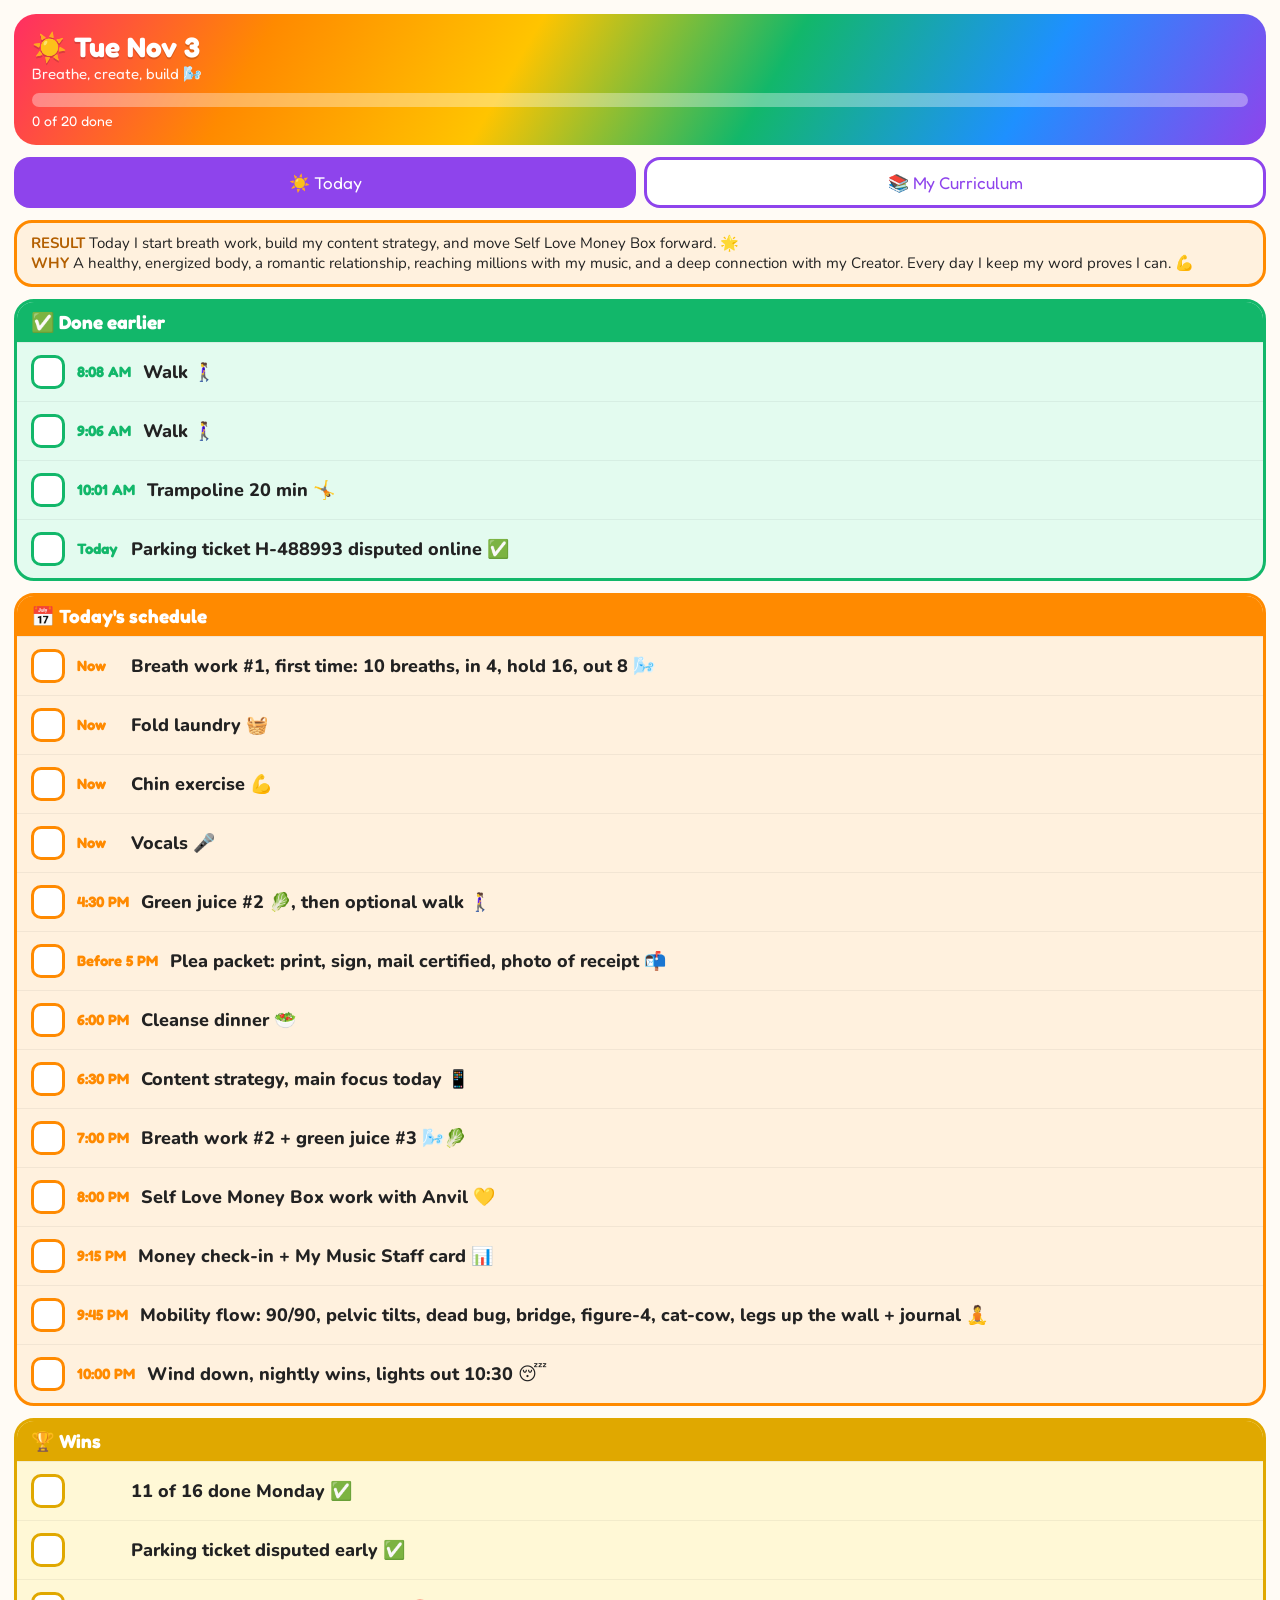
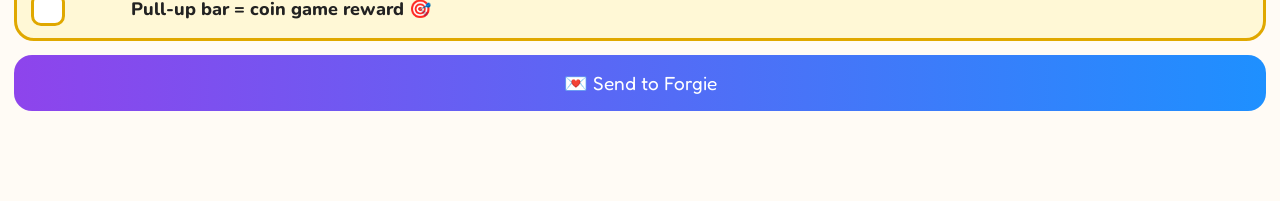
==== index.html @ fc75c377 "Curriculum: add daily Voice routine (steps, timers, links, tired day, weekly test log)" ====
<!DOCTYPE html><html lang="en"><head><meta charset="utf-8">
<meta name="viewport" content="width=device-width,initial-scale=1,viewport-fit=cover">
<meta name="apple-mobile-web-app-capable" content="yes"><meta name="apple-mobile-web-app-title" content="My RPM Day">
<meta name="theme-color" content="#FF8A00"><title>My RPM Day</title>
<link href="https://fonts.googleapis.com/css2?family=Fredoka:wght@600;700&family=Nunito:wght@600;800&display=swap" rel="stylesheet">
<style>
*{box-sizing:border-box;margin:0;padding:0;-webkit-tap-highlight-color:transparent}
body{font-family:Nunito,system-ui,sans-serif;background:#FFFBF5;color:#222;padding:14px 14px 90px}
header{border-radius:22px;padding:16px 18px;color:#fff;background:linear-gradient(120deg,#FF2E63,#FF8A00,#FFC400,#12B76A,#1E90FF,#8E44EC)}
h1{font-family:Fredoka;font-size:28px;text-shadow:0 2px 0 rgba(0,0,0,.15)}
.tag{font-family:Fredoka;font-size:15px;opacity:.95}
.bar{height:14px;background:rgba(255,255,255,.35);border-radius:9px;margin-top:10px;overflow:hidden}
.bar i{display:block;height:100%;width:0;background:#fff;border-radius:9px;transition:width .4s}
.count{font-family:Fredoka;font-size:14px;margin-top:5px}
.rp{background:#FFF1DE;border:3px solid #FF8A00;border-radius:18px;padding:10px 14px;margin:12px 0;font-size:15px;line-height:1.35}
.rp b{color:#B35F00}
.sec{border-radius:20px;border:3px solid var(--c);background:var(--t);margin:12px 0;overflow:hidden}
.sec h2{background:var(--c);color:#fff;font-family:Fredoka;font-size:19px;padding:8px 14px}
.it{display:flex;align-items:center;gap:12px;padding:12px 14px;font-size:18px;font-weight:800;border-top:1px solid rgba(0,0,0,.05);cursor:pointer;user-select:none}
.ck{flex:none;width:34px;height:34px;border-radius:10px;border:3px solid var(--c);background:#fff;display:grid;place-items:center;font-size:22px;transition:transform .15s}
.it.done .ck{background:var(--c);color:#fff;transform:scale(1.1)}
.it.done .tx{text-decoration:line-through;opacity:.5}
.tm{font-family:Fredoka;color:var(--c);font-size:15px;min-width:42px}
.toast{position:fixed;left:50%;bottom:24px;transform:translateX(-50%);background:#3B2E8C;color:#fff;font-family:Fredoka;padding:10px 18px;border-radius:30px;opacity:0;transition:opacity .3s;pointer-events:none}
.toast.on{opacity:1}
.send{display:block;width:100%;margin-top:14px;padding:16px;border:0;border-radius:18px;font-family:Fredoka;font-size:19px;color:#fff;background:linear-gradient(90deg,#8E44EC,#1E90FF)}
.boom{text-align:center;font-family:Fredoka;font-size:22px;margin:12px 0;display:none}
.tabs{display:flex;gap:8px;margin:12px 0 0}.tabs button{flex:1;padding:12px;border:3px solid #8E44EC;border-radius:16px;background:#fff;color:#8E44EC;font-family:Fredoka;font-size:17px}
.tabs button.on{background:#8E44EC;color:#fff}.ln{padding:10px 14px;font-size:16px;font-weight:800}.ln b{color:var(--c)}
.sg{font-size:12px;opacity:.7;padding:0 14px 8px}
.st{padding:10px 14px;border-top:1px solid rgba(0,0,0,.05);font-size:15px;line-height:1.4}.st h3{font-family:Fredoka;font-size:17px;color:var(--c)}
.st a{display:inline-block;margin:6px 6px 0 0;padding:5px 10px;border-radius:12px;background:#fff;border:2px solid var(--c);color:var(--c);font-weight:800;font-size:13px;text-decoration:none}
.tb{float:right;border:0;border-radius:12px;background:var(--c);color:#fff;font-family:Fredoka;font-size:14px;padding:4px 10px}
.pk{margin-top:6px;padding:6px 10px;background:#fff;border-radius:12px;font-size:14px}.pk li{margin:4px 0 4px 16px}
.lg input{width:100%;padding:8px;margin:3px 0;border:2px solid var(--c);border-radius:10px;font:inherit}.lg table{width:100%;font-size:13px;border-collapse:collapse;margin-top:8px}.lg td,.lg th{border:1px solid rgba(0,0,0,.1);padding:3px}
</style></head><body>
<header><h1 id="t"></h1><div class="tag" id="g"></div><div class="bar"><i id="pb"></i></div><div class="count" id="c"></div></header>
<div class="tabs"><button id="tbT" class="on">☀️ Today</button><button id="tbC">📚 My Curriculum</button></div>
<div id="today"><div class="rp"><b>RESULT</b> <span id="r"></span><br><b>WHY</b> <span id="w"></span></div>
<div id="list"></div><div class="boom" id="boom">🎉 ALL DONE! You showed up! 💫</div>
<button class="send" id="send">💌 Send to Forgie</button></div>
<div id="cur" style="display:none"></div>
<div class="toast" id="toast"></div>
<script>
const FALLBACK={"date":"2026-10-23","title":"Fri Oct 23","tag":"Scary things first 🦁",
"result":"By candle lighting, the brave stuff is done, my room and Shabbat are ready, and I walk into Shabbos proud and calm. 🕯️",
"why":"Doing the scary things first means fear doesn't run my day. 💪",
"sections":[
{"name":"🦁 Scary Stuff First","color":"#FF2E63","tint":"#FFE9EF","items":[
["s1","12:00","YouTube stuff 🎥 (35 min)"],["s2","","Text D: re-up her 4-pack 📱"],["s3","","WhatsApp guitar lead: follow up 🎸"],["s4","","Text P: lesson follow-up 🎹"],["s5","","Chase letter + decide on AutoPay 💳"]]},
{"name":"💪 Body & Energy","color":"#FF8A00","tint":"#FFF1DE","items":[
["b1","7:30","Walk 🚶‍♀️"],["b2","8:15","Gym 🏋️‍♀️"],["b3","11:00","Breakfast & home 🍳"],["b4","1:00","Lunch 🥗"],["b5","2:00","Mobility flow 🧘‍♀️"]]},
{"name":"🎶 Music Practice","color":"#8E44EC","tint":"#F2E8FE","items":[
["m1","1:30","Piano 10 min 🎹"],["m2","1:40","Guitar 10 min 🎸"],["m3","1:50","Voice 10 min 🎤"]]},
{"name":"🛠️ My Space","color":"#E0A800","tint":"#FFF8D6","items":[["r1","2:20","Clean my room 🧹"],["r2","","Room repairs 🔧"]]},
{"name":"💰 Lesson","color":"#12B76A","tint":"#E3FBEF","items":[["l1","3:45","Leave for B's lesson 🚗"],["l2","4:00","B's lesson 🎹"]]},
{"name":"🕯️ Shabbat Ready","color":"#1E90FF","tint":"#E2F1FF","items":[["sh1","4:45","Shabbat chores ✨"],["sh2","5:45","Candle lighting 🕯️"]]}]}
;
// Webhook config arrives once via link: index.html#hook=URL&key=KEY -> saved on phone only, never in repo
(function(){const h=new URLSearchParams(location.hash.slice(1));
 if(h.get('hook')){localStorage.rpmHook=h.get('hook');localStorage.rpmKey=h.get('key')||'';history.replaceState(null,'',location.pathname)}})();
let P,S;
const $=id=>document.getElementById(id);
function toast(m){const t=$('toast');t.textContent=m;t.classList.add('on');setTimeout(()=>t.classList.remove('on'),1600)}
function save(){localStorage['rpm_'+P.date]=JSON.stringify(S)}
function all(){return P.sections.flatMap(s=>s.items)}
function label(id){const i=all().find(x=>x[0]==id);return i?i[2]:id}
function progress(){const n=all().length,d=all().filter(i=>S[i[0]]).length;
 $('pb').style.width=(100*d/n)+'%';$('c').textContent=d+' of '+n+' done';$('boom').style.display=d==n?'block':'none'}
async function ping(id,done){const hook=localStorage.rpmHook;if(!hook)return;
 const body=JSON.stringify({who:'Debbie',date:P.date,item:label(id),done,at:new Date().toLocaleString('en-US',{timeZone:'America/New_York'}),key:localStorage.rpmKey});
 try{await fetch(hook,{method:'POST',mode:'no-cors',headers:{'Content-Type':'text/plain'},body});}
 catch(e){const q=JSON.parse(localStorage.rpmQueue||'[]');q.push(body);localStorage.rpmQueue=JSON.stringify(q)}}
function render(){$('t').textContent='☀️ '+P.title;$('g').textContent=P.tag;$('r').textContent=P.result;$('w').textContent=P.why;
 $('list').innerHTML='';P.sections.forEach(s=>{const d=document.createElement('div');d.className='sec';
  d.style.setProperty('--c',s.color);d.style.setProperty('--t',s.tint);d.innerHTML='<h2>'+s.name+'</h2>';
  s.items.forEach(([id,tm,tx])=>{const r=document.createElement('div');r.className='it'+(S[id]?' done':'');
   r.innerHTML='<div class="ck">'+(S[id]?'✓':'')+'</div><div class="tm">'+tm+'</div><div class="tx">'+tx+'</div>';
   r.onclick=()=>{S[id]=!S[id];save();r.classList.toggle('done',S[id]);r.querySelector('.ck').textContent=S[id]?'✓':'';
    progress();if(navigator.vibrate)navigator.vibrate(20);toast(S[id]?(localStorage.rpmHook?'Yes! 🎉 Forgie knows':'Yes! 🎉 Saved'):'Unchecked');ping(id,S[id])};
   d.appendChild(r)});$('list').appendChild(d)});progress()}
$('send').onclick=async()=>{const d=all().filter(i=>S[i[0]]).map(i=>'✅ '+i[2]),l=all().filter(i=>!S[i[0]]).map(i=>'⬜ '+i[2]);
 const text='RPM '+P.title+'\n'+d.join('\n')+(l.length?'\n'+l.join('\n'):'');
 if(navigator.share){try{await navigator.share({text});return}catch(e){}}
 try{await navigator.clipboard.writeText(text);toast('Copied! Paste it to Forgie 💌')}catch(e){prompt('Copy this:',text)}};
(async()=>{try{P=await (await fetch('plan.json?'+Date.now())).json()}catch(e){P=FALLBACK}
 S=JSON.parse(localStorage['rpm_'+P.date]||'{}');render()})();

// ---- My Curriculum tab (content from curriculum.json) ----
let C,CS=JSON.parse(localStorage.rpm_cur||'{}');
function esc(t){return String(t).replace(/[&<>"]/g,c=>({'&':'&amp;','<':'&lt;','>':'&gt;','"':'&quot;'}[c]))}
function renderCur(){const w=$('cur');w.innerHTML='';if(!C){w.innerHTML='<div class="rp">Loading… 🎶</div>';return}
 C.cards.forEach(c=>{const d=document.createElement('div');d.className='sec';d.style.setProperty('--c',c.color);d.style.setProperty('--t',c.tint);
  c.skills=c.skills||[];const n=c.skills.length,k=c.skills.filter(x=>CS[x[0]]).length;
  d.innerHTML='<h2>'+esc(c.name)+' <span style="float:right;font-size:15px">'+k+'/'+n+'</span></h2><div class="ln"><b>Now working on:</b> '+esc(c.now)+'</div>';
  if(c.routine)d.appendChild(renderRoutine(c.routine));
  c.skills.forEach(([id,tx])=>{const r=document.createElement('div');r.className='it'+(CS[id]?' done':'');
   r.innerHTML='<div class="ck">'+(CS[id]?'✓':'')+'</div><div class="tx">'+esc(tx)+'</div>';
   r.onclick=()=>{CS[id]=!CS[id];localStorage.rpm_cur=JSON.stringify(CS);if(navigator.vibrate)navigator.vibrate(20);toast(CS[id]?'Mastered! 🎉':'Unchecked');renderCur()};d.appendChild(r)});
  const x=document.createElement('div');x.className='ln';x.style.borderTop='1px solid rgba(0,0,0,.05)';x.innerHTML='<b>Next up:</b> '+esc(c.next);d.appendChild(x);
  w.appendChild(d)})}
// ---- Routine (steps, links, timers, tired day, weekly test log) ----
let TM={};function safeU(u){return /^https:\/\//.test(u)?esc(u):'#'}
function lk(a){return (a||[]).map(l=>'<a href="'+safeU(l.u)+'" target="_blank" rel="noopener">'+esc(l.t)+'</a>').join('')}
function timer(b,min){if(TM.id){clearInterval(TM.id);if(TM.b)TM.b.textContent=TM.lbl;if(TM.b===b){TM={};return}}
 let t=min*60;TM={b,lbl:b.textContent};const f=()=>{b.textContent='⏱ '+Math.floor(t/60)+':'+String(t%60).padStart(2,'0')+' ■'};f();
 TM.id=setInterval(()=>{t--;f();if(t<=0){clearInterval(TM.id);b.textContent=TM.lbl;TM={};if(navigator.vibrate)navigator.vibrate([200,100,200]);toast('Time! Next step 🎶')}},1000)}
function renderRoutine(R){const w=document.createElement('div');
 const box=(h)=>{const e=document.createElement('div');e.className='st';e.innerHTML=h;w.appendChild(e);return e};
 box('<b>Daily routine · about '+esc(R.total)+' min</b>'+(R.credit?'<div class="sg" style="padding:4px 0 0">'+esc(R.credit)+'</div>':''));
 (R.steps||[]).forEach(p=>{const e=box('<h3>'+esc(p.n)+'. '+esc(p.title)+' <span style="font-size:14px">· '+esc(p.min)+' min</span><button class="tb">⏱ '+esc(p.min)+':00</button></h3><div>'+esc(p.text)+'</div>'+lk(p.links)+
  (p.pick?'<div class="pk"><b>'+esc(p.pick.label)+'</b><ul>'+p.pick.items.map(i=>'<li>'+esc(i.t)+(i.u?' <a href="'+safeU(i.u)+'" target="_blank" rel="noopener">▶ reel</a>':'')+'</li>').join('')+'</ul></div>':''));
  e.querySelector('.tb').onclick=ev=>{ev.stopPropagation();timer(ev.target,p.min)}});
 if(R.tired)box('<h3>😴 Tired day · '+esc(R.tired.min)+' min</h3><div>'+esc(R.tired.text)+'</div>'+lk(R.tired.links));
 if(R.watch)box('<h3>👀 Watch once</h3>'+lk(R.watch));
 const T=R.test;if(T){const e=box('<h3>📊 Weekly test · '+esc(T.min)+' min</h3><div>'+esc(T.when||'')+'</div><div><b>Start:</b> '+esc(T.baseline)+'</div><div><b>Goal:</b> '+esc(T.targets)+'</div><div class="lg">'+
  T.fields.map(f=>'<input data-f="'+esc(f.id)+'" placeholder="'+esc(f.label)+(f.ph?' ('+esc(f.ph)+')':'')+'">').join('')+'<button class="send" style="margin-top:8px;padding:10px;font-size:16px">Save this week</button><div class="hist"></div></div>');
  const K='rpm_vlog',H=()=>JSON.parse(localStorage[K]||'[]'),draw=()=>{const h=H();e.querySelector('.hist').innerHTML=h.length?'<table><tr><th>Date</th>'+T.fields.map(f=>'<th>'+esc(f.label)+'</th>').join('')+'</tr>'+h.slice().reverse().map(r=>'<tr><td>'+esc(r.date)+'</td>'+T.fields.map(f=>'<td>'+esc(r[f.id]||'')+'</td>').join('')+'</tr>').join('')+'</table>':''};
  e.querySelector('button').onclick=()=>{const r={date:new Date().toLocaleDateString()};e.querySelectorAll('input').forEach(i=>{r[i.dataset.f]=i.value;i.value=''});const h=H();h.push(r);localStorage[K]=JSON.stringify(h);toast('Logged! 💪');draw()};draw()}
 return w}
function tab(c){$('today').style.display=c?'none':'';$('cur').style.display=c?'':'none';$('tbT').classList.toggle('on',!c);$('tbC').classList.toggle('on',c);localStorage.rpm_tab=c?'c':'t';if(c)renderCur()}
$('tbT').onclick=()=>tab(false);$('tbC').onclick=()=>tab(true);
(async()=>{try{C=await (await fetch('curriculum.json?'+Date.now())).json()}catch(e){C=null}renderCur()})();
if(localStorage.rpm_tab=='c')tab(true);
</script></body></html>
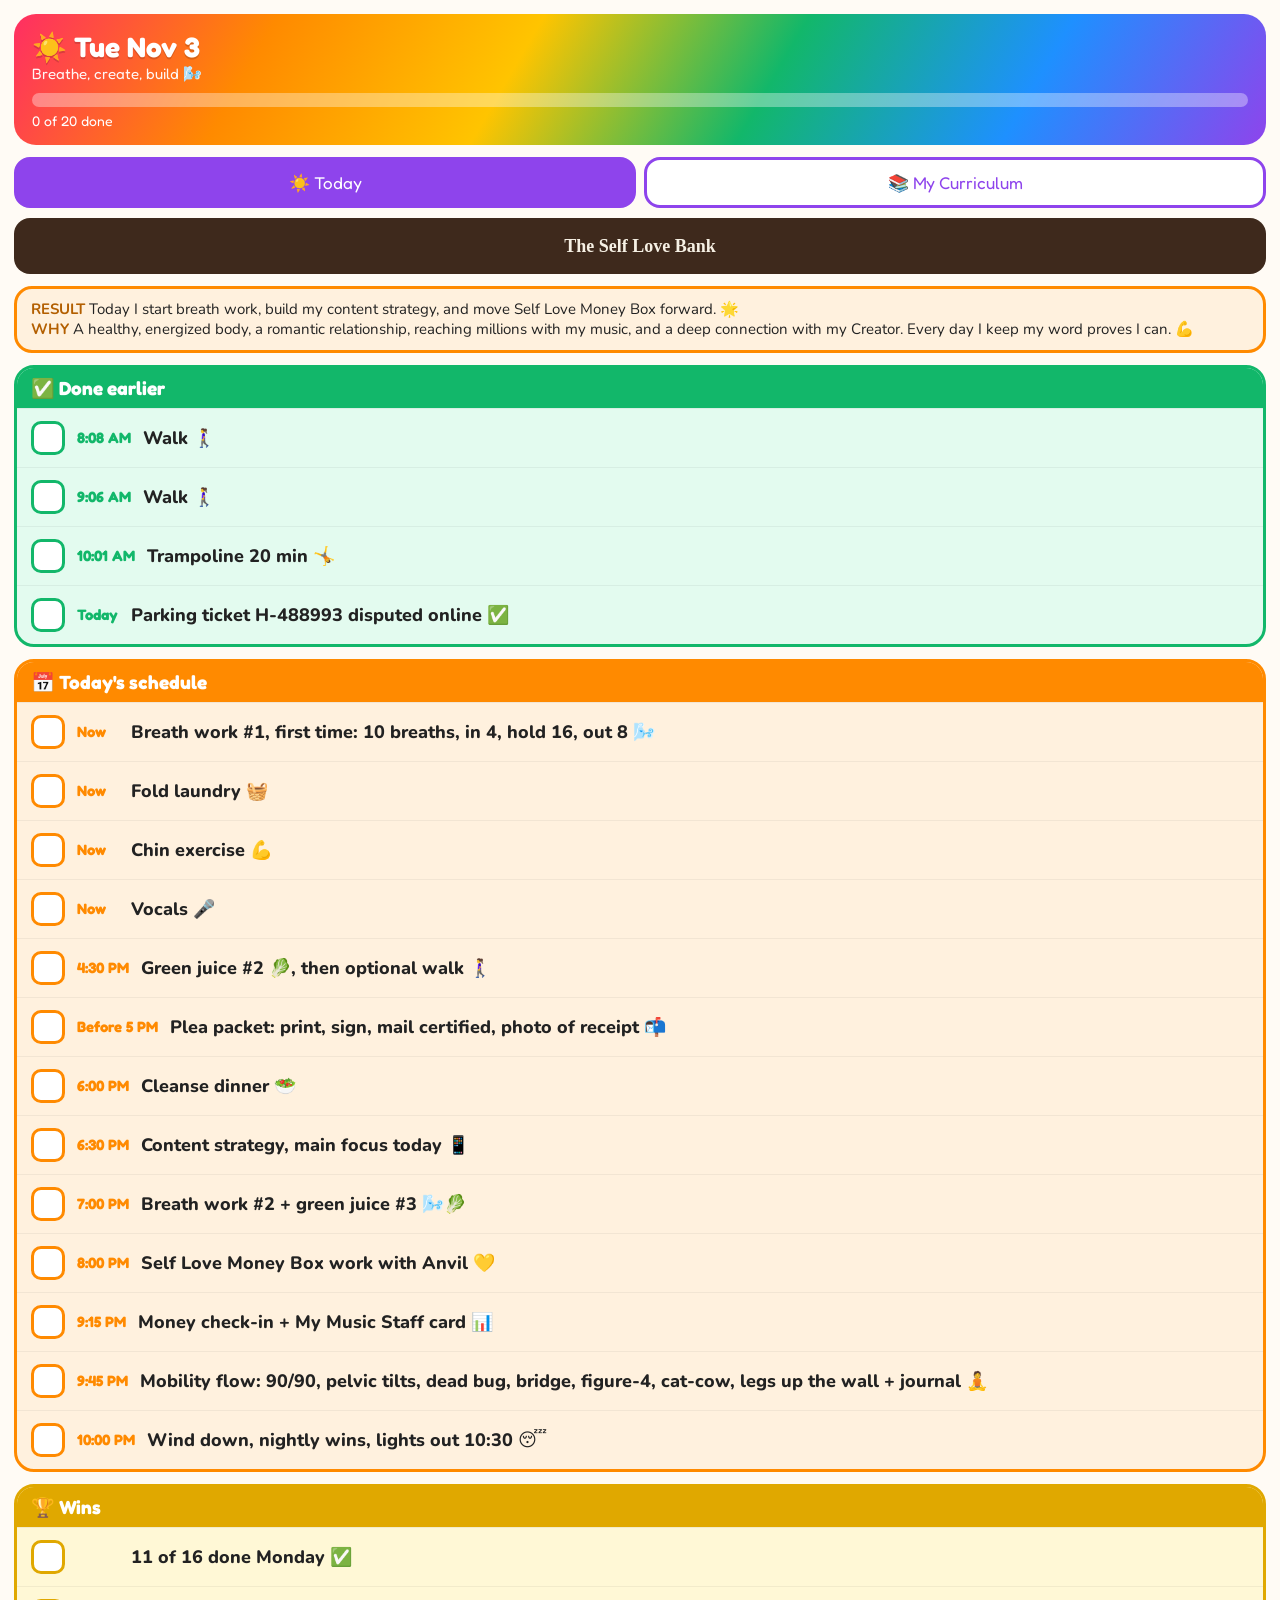
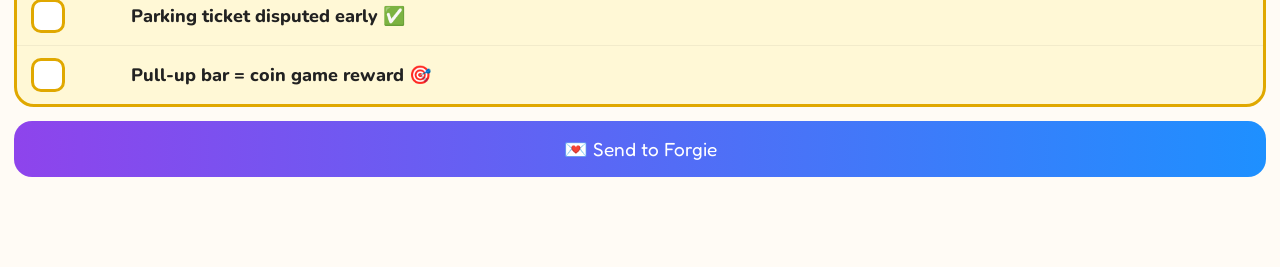
==== commit 836b5fa0: "Add the Self Love Bank beside the RPM day and music page. The phone app logs tasks into nine clay co" ====
--- a/index.html
+++ b/index.html
@@ -30,17 +30,28 @@
 .sg{font-size:12px;opacity:.7;padding:0 14px 8px}
 .st{padding:10px 14px;border-top:1px solid rgba(0,0,0,.05);font-size:15px;line-height:1.4}.st h3{font-family:Fredoka;font-size:17px;color:var(--c)}
 .st a{display:inline-block;margin:6px 6px 0 0;padding:5px 10px;border-radius:12px;background:#fff;border:2px solid var(--c);color:var(--c);font-weight:800;font-size:13px;text-decoration:none}
+a.vtool{display:flex;align-items:center;justify-content:center;width:100%;box-sizing:border-box;min-height:72px;margin:2px 0 4px;padding:16px 14px;border:0;border-radius:18px;background:var(--c);color:#fff;font-family:Fredoka,system-ui,sans-serif;font-size:19px;font-weight:600;line-height:1.25;text-align:center;text-decoration:none}
 .tb{float:right;border:0;border-radius:12px;background:var(--c);color:#fff;font-family:Fredoka;font-size:14px;padding:4px 10px}
 .pk{margin-top:6px;padding:6px 10px;background:#fff;border-radius:12px;font-size:14px}.pk li{margin:4px 0 4px 16px}
 .lg input{width:100%;padding:8px;margin:3px 0;border:2px solid var(--c);border-radius:10px;font:inherit}.lg table{width:100%;font-size:13px;border-collapse:collapse;margin-top:8px}.lg td,.lg th{border:1px solid rgba(0,0,0,.1);padding:3px}
+.bankgo{display:flex;align-items:center;justify-content:center;min-height:56px;margin-top:10px;padding:12px;border-radius:16px;background:#3E291C;color:#F6F0E4;font-family:Georgia,serif;font-size:18px;font-weight:700;text-decoration:none}
+.chipsel{display:flex;gap:6px;flex-wrap:wrap;padding:0 14px 8px}.chipsel button{flex:1;min-width:72px;min-height:48px;border-radius:14px;border:2px solid var(--c);background:#fff;color:var(--c);font-family:Fredoka,system-ui,sans-serif;font-size:15px}
+.chipsel button.on{background:var(--c);color:#fff}
+.minbar{height:14px;background:rgba(0,0,0,.08);border-radius:9px;margin:4px 14px 0;overflow:hidden}.minbar i{display:block;height:100%;width:0;background:#C9852E}
+.bigb{display:block;width:calc(100% - 28px);margin:8px 14px;min-height:52px;border:0;border-radius:16px;background:#3E291C;color:#F6F0E4;font-family:Fredoka,system-ui,sans-serif;font-size:17px}
 </style></head><body>
 <header><h1 id="t"></h1><div class="tag" id="g"></div><div class="bar"><i id="pb"></i></div><div class="count" id="c"></div></header>
 <div class="tabs"><button id="tbT" class="on">☀️ Today</button><button id="tbC">📚 My Curriculum</button></div>
+<a class="bankgo" href="bank/">The Self Love Bank</a>
 <div id="today"><div class="rp"><b>RESULT</b> <span id="r"></span><br><b>WHY</b> <span id="w"></span></div>
 <div id="list"></div><div class="boom" id="boom">🎉 ALL DONE! You showed up! 💫</div>
 <button class="send" id="send">💌 Send to Forgie</button></div>
 <div id="cur" style="display:none"></div>
 <div class="toast" id="toast"></div>
+<script src="bank/songbird.js"></script>
+<script src="bank/logic.js"></script>
+<script src="bank/browser.js" data-tasks="bank/tasks.json"></script>
+<script src="bank/music-page.js"></script>
 <script>
 const FALLBACK={"date":"2026-10-23","title":"Fri Oct 23","tag":"Scary things first 🦁",
 "result":"By candle lighting, the brave stuff is done, my room and Shabbat are ready, and I walk into Shabbos proud and calm. 🕯️",
@@ -90,13 +101,18 @@
 let C,CS=JSON.parse(localStorage.rpm_cur||'{}');
 function esc(t){return String(t).replace(/[&<>"]/g,c=>({'&':'&amp;','<':'&lt;','>':'&gt;','"':'&quot;'}[c]))}
 function renderCur(){const w=$('cur');w.innerHTML='';if(!C){w.innerHTML='<div class="rp">Loading… 🎶</div>';return}
+ window.RPMCurriculum=C;if(window.SLBMusic)SLBMusic.mount(w,C);
  C.cards.forEach(c=>{const d=document.createElement('div');d.className='sec';d.style.setProperty('--c',c.color);d.style.setProperty('--t',c.tint);
   c.skills=c.skills||[];const n=c.skills.length,k=c.skills.filter(x=>CS[x[0]]).length;
-  d.innerHTML='<h2>'+esc(c.name)+' <span style="float:right;font-size:15px">'+k+'/'+n+'</span></h2><div class="ln"><b>Now working on:</b> '+esc(c.now)+'</div>';
+  var nowTxt=c.id==='voice'?String(c.now).replace(/→ Build/g,'→ Rebuild'):c.now;
+  d.innerHTML='<h2>'+esc(c.name)+' <span style="float:right;font-size:15px">'+k+'/'+n+'</span></h2><div class="ln"><b>Now working on:</b> '+esc(nowTxt)+'</div>';
+  if(c.id==='voice'&&window.SLBMusic)SLBMusic.voiceExtras(d);
   if(c.routine)d.appendChild(renderRoutine(c.routine));
   c.skills.forEach(([id,tx])=>{const r=document.createElement('div');r.className='it'+(CS[id]?' done':'');
    r.innerHTML='<div class="ck">'+(CS[id]?'✓':'')+'</div><div class="tx">'+esc(tx)+'</div>';
-   r.onclick=()=>{CS[id]=!CS[id];localStorage.rpm_cur=JSON.stringify(CS);if(navigator.vibrate)navigator.vibrate(20);toast(CS[id]?'Mastered! 🎉':'Unchecked');renderCur()};d.appendChild(r)});
+   r.onclick=()=>{CS[id]=!CS[id];localStorage.rpm_cur=JSON.stringify(CS);if(navigator.vibrate)navigator.vibrate(20);var extra='';
+    if(window.SLB&&SLB.skill){try{var cr=SLB.skill(id,!!CS[id]);if(cr&&cr.points)extra=' Songbird +'+cr.points;}catch(e){}}
+    toast(CS[id]?'Mastered! 🎉'+extra:'Unchecked');renderCur()};d.appendChild(r)});
   const x=document.createElement('div');x.className='ln';x.style.borderTop='1px solid rgba(0,0,0,.05)';x.innerHTML='<b>Next up:</b> '+esc(c.next);d.appendChild(x);
   w.appendChild(d)})}
 // ---- Routine (steps, links, timers, tired day, weekly test log) ----
@@ -105,10 +121,16 @@
 function timer(b,min){if(TM.id){clearInterval(TM.id);if(TM.b)TM.b.textContent=TM.lbl;if(TM.b===b){TM={};return}}
  let t=min*60;TM={b,lbl:b.textContent};const f=()=>{b.textContent='⏱ '+Math.floor(t/60)+':'+String(t%60).padStart(2,'0')+' ■'};f();
  TM.id=setInterval(()=>{t--;f();if(t<=0){clearInterval(TM.id);b.textContent=TM.lbl;TM={};if(navigator.vibrate)navigator.vibrate([200,100,200]);toast('Time! Next step 🎶')}},1000)}
+function sameSite(u){if(typeof u!=='string'||!/^[A-Za-z0-9._/-]+$/.test(u)||u.indexOf('..')>=0||u.charAt(0)==='/')return '';
+ var base=location.href.split('#')[0].split('?')[0];if(base.slice(-1)!=='/')base=base.replace(/[^/]*$/,'');return base+u}
+function testLinks(T){var L=T&&T.links;if(!L||!L.length)return '';var h='',n=0;
+ L.forEach(function(l){var href=sameSite(l&&l.u);if(!href)return;
+  h+=n?'<a href="'+esc(href)+'">'+esc(l.t)+'</a>':'<a class="vtool" href="'+esc(href)+'">'+esc(l.t)+'</a>';n++});return h}
 function renderRoutine(R){const w=document.createElement('div');
  const box=(h)=>{const e=document.createElement('div');e.className='st';e.innerHTML=h;w.appendChild(e);return e};
+ const tools=testLinks(R.test);if(tools)box(tools);
  box('<b>Daily routine · about '+esc(R.total)+' min</b>'+(R.credit?'<div class="sg" style="padding:4px 0 0">'+esc(R.credit)+'</div>':''));
- (R.steps||[]).forEach(p=>{const e=box('<h3>'+esc(p.n)+'. '+esc(p.title)+' <span style="font-size:14px">· '+esc(p.min)+' min</span><button class="tb">⏱ '+esc(p.min)+':00</button></h3><div>'+esc(p.text)+'</div>'+lk(p.links)+
+ (R.steps||[]).forEach(p=>{const e=box('<h3>'+esc(p.n)+'. '+esc(p.title==='Build'?'Rebuild':p.title)+' <span style="font-size:14px">· '+esc(p.min)+' min</span><button class="tb">⏱ '+esc(p.min)+':00</button></h3><div>'+esc(p.text)+'</div>'+lk(p.links)+
   (p.pick?'<div class="pk"><b>'+esc(p.pick.label)+'</b><ul>'+p.pick.items.map(i=>'<li>'+esc(i.t)+(i.u?' <a href="'+safeU(i.u)+'" target="_blank" rel="noopener">▶ reel</a>':'')+'</li>').join('')+'</ul></div>':''));
   e.querySelector('.tb').onclick=ev=>{ev.stopPropagation();timer(ev.target,p.min)}});
  if(R.tired)box('<h3>😴 Tired day · '+esc(R.tired.min)+' min</h3><div>'+esc(R.tired.text)+'</div>'+lk(R.tired.links));
@@ -121,5 +143,5 @@
 function tab(c){$('today').style.display=c?'none':'';$('cur').style.display=c?'':'none';$('tbT').classList.toggle('on',!c);$('tbC').classList.toggle('on',c);localStorage.rpm_tab=c?'c':'t';if(c)renderCur()}
 $('tbT').onclick=()=>tab(false);$('tbC').onclick=()=>tab(true);
 (async()=>{try{C=await (await fetch('curriculum.json?'+Date.now())).json()}catch(e){C=null}renderCur()})();
-if(localStorage.rpm_tab=='c')tab(true);
+if(location.hash==='#curriculum'||localStorage.rpm_tab=='c')tab(true);
 </script></body></html>
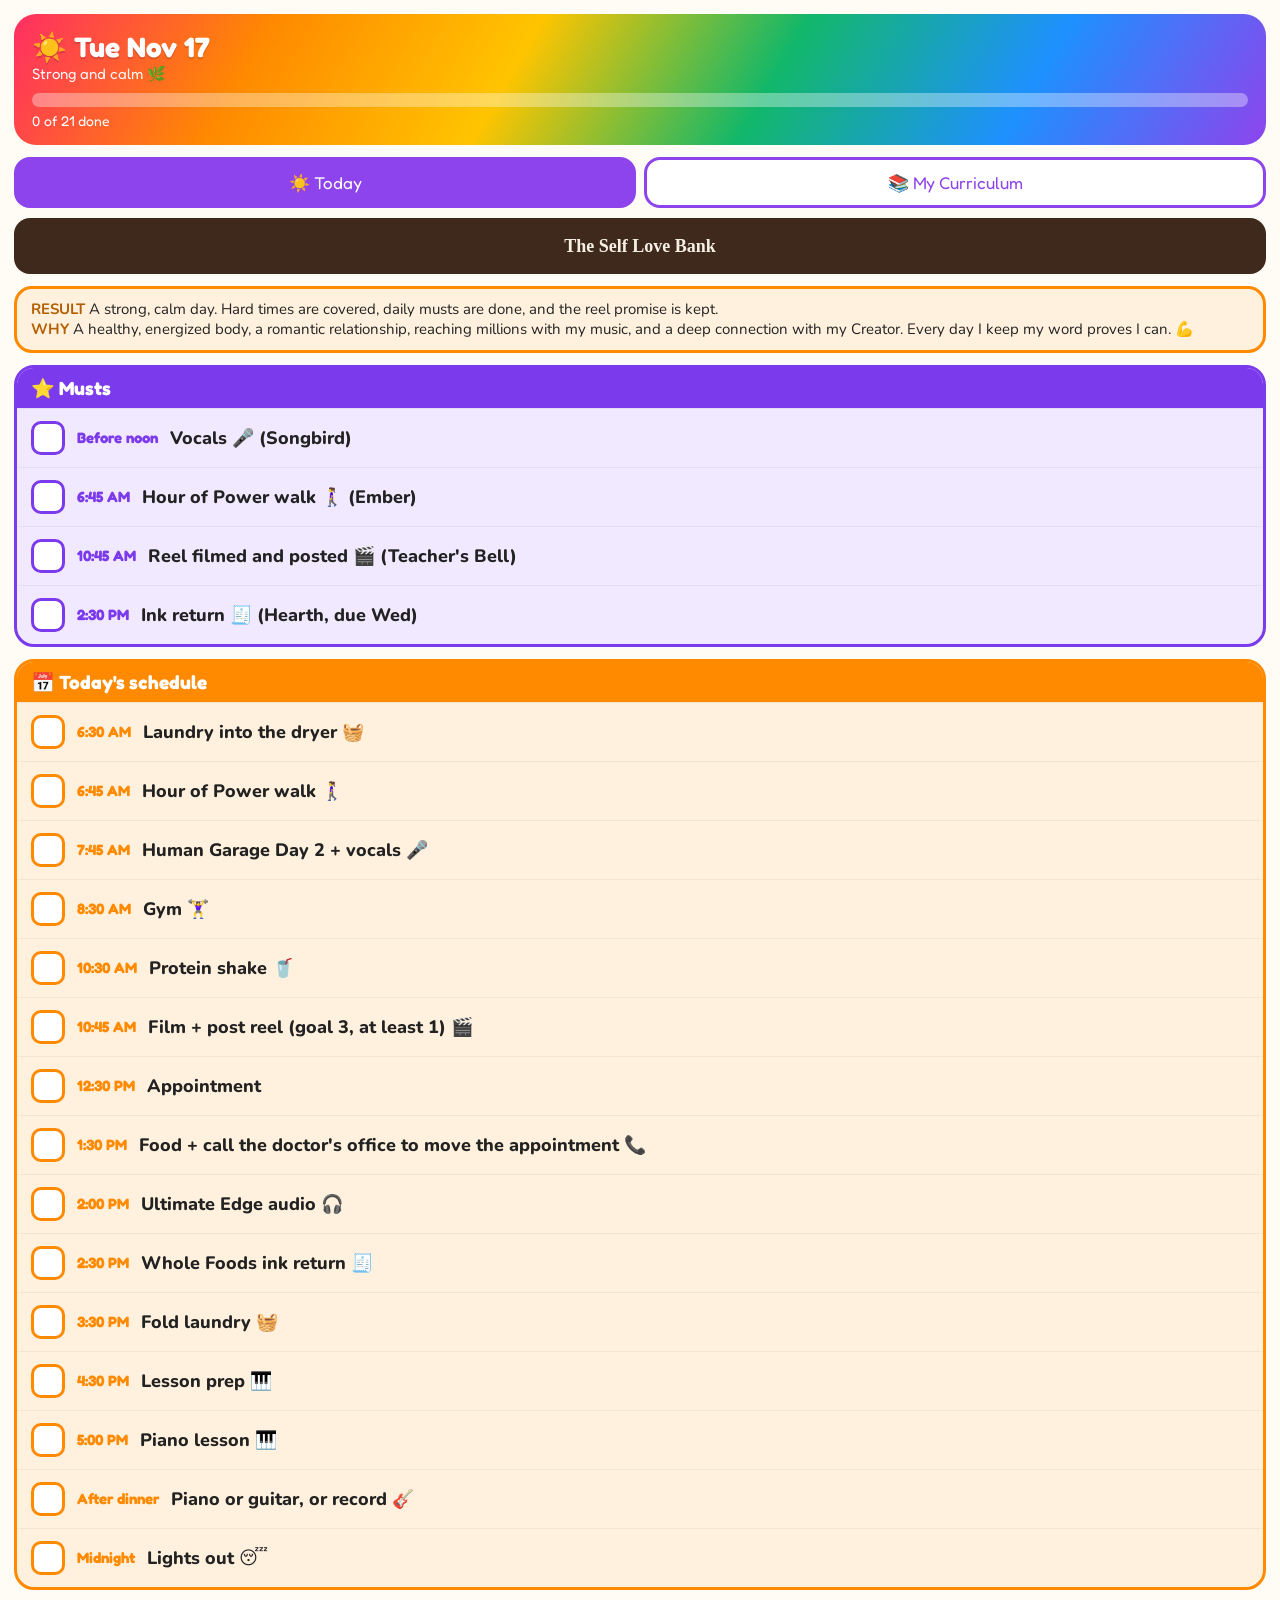
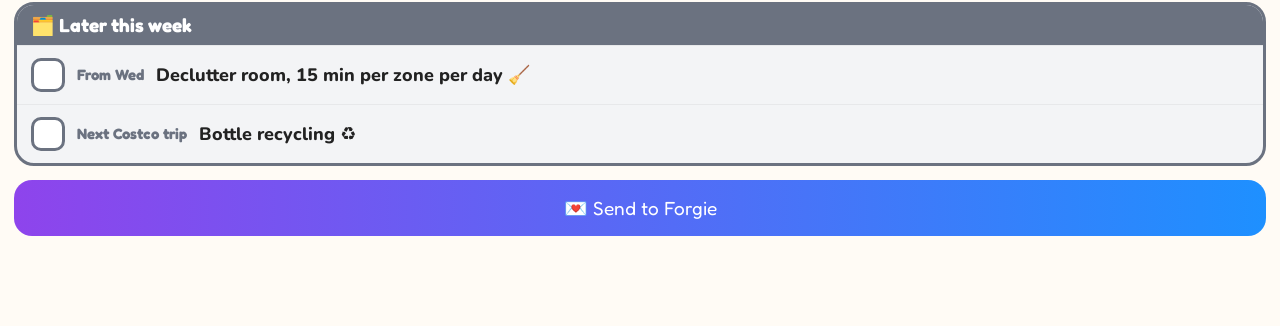
==== commit 1ed88938: "Show each bank coin with its life area. Labels come from the domain list, so a coin reads Resilience" ====
--- a/index.html
+++ b/index.html
@@ -39,19 +39,19 @@
 .chipsel button.on{background:var(--c);color:#fff}
 .minbar{height:14px;background:rgba(0,0,0,.08);border-radius:9px;margin:4px 14px 0;overflow:hidden}.minbar i{display:block;height:100%;width:0;background:#C9852E}
 .bigb{display:block;width:calc(100% - 28px);margin:8px 14px;min-height:52px;border:0;border-radius:16px;background:#3E291C;color:#F6F0E4;font-family:Fredoka,system-ui,sans-serif;font-size:17px}
-</style></head><body>
+</style>
+<script src="bank/songbird.js"></script>
+<script src="bank/logic.js"></script>
+<script src="bank/browser.js" data-tasks="bank/tasks.json"></script>
+<script src="bank/music-page.js"></script>
+</head><body>
 <header><h1 id="t"></h1><div class="tag" id="g"></div><div class="bar"><i id="pb"></i></div><div class="count" id="c"></div></header>
 <div class="tabs"><button id="tbT" class="on">☀️ Today</button><button id="tbC">📚 My Curriculum</button></div>
-<a class="bankgo" href="bank/">The Self Love Bank</a>
 <div id="today"><div class="rp"><b>RESULT</b> <span id="r"></span><br><b>WHY</b> <span id="w"></span></div>
 <div id="list"></div><div class="boom" id="boom">🎉 ALL DONE! You showed up! 💫</div>
 <button class="send" id="send">💌 Send to Forgie</button></div>
 <div id="cur" style="display:none"></div>
 <div class="toast" id="toast"></div>
-<script src="bank/songbird.js"></script>
-<script src="bank/logic.js"></script>
-<script src="bank/browser.js" data-tasks="bank/tasks.json"></script>
-<script src="bank/music-page.js"></script>
 <script>
 const FALLBACK={"date":"2026-10-23","title":"Fri Oct 23","tag":"Scary things first 🦁",
 "result":"By candle lighting, the brave stuff is done, my room and Shabbat are ready, and I walk into Shabbos proud and calm. 🕯️",
@@ -104,14 +104,13 @@
  window.RPMCurriculum=C;if(window.SLBMusic)SLBMusic.mount(w,C);
  C.cards.forEach(c=>{const d=document.createElement('div');d.className='sec';d.style.setProperty('--c',c.color);d.style.setProperty('--t',c.tint);
   c.skills=c.skills||[];const n=c.skills.length,k=c.skills.filter(x=>CS[x[0]]).length;
-  var nowTxt=c.id==='voice'?String(c.now).replace(/→ Build/g,'→ Rebuild'):c.now;
-  d.innerHTML='<h2>'+esc(c.name)+' <span style="float:right;font-size:15px">'+k+'/'+n+'</span></h2><div class="ln"><b>Now working on:</b> '+esc(nowTxt)+'</div>';
+  d.innerHTML='<h2>'+esc(c.name)+' <span style="float:right;font-size:15px">'+k+'/'+n+'</span></h2><div class="ln"><b>Now working on:</b> '+esc(c.now)+'</div>';
   if(c.id==='voice'&&window.SLBMusic)SLBMusic.voiceExtras(d);
   if(c.routine)d.appendChild(renderRoutine(c.routine));
   c.skills.forEach(([id,tx])=>{const r=document.createElement('div');r.className='it'+(CS[id]?' done':'');
    r.innerHTML='<div class="ck">'+(CS[id]?'✓':'')+'</div><div class="tx">'+esc(tx)+'</div>';
    r.onclick=()=>{CS[id]=!CS[id];localStorage.rpm_cur=JSON.stringify(CS);if(navigator.vibrate)navigator.vibrate(20);var extra='';
-    if(window.SLB&&SLB.skill){try{var cr=SLB.skill(id,!!CS[id]);if(cr&&cr.points)extra=' Songbird +'+cr.points;}catch(e){}}
+    if(window.SLB&&SLB.skill){try{var cr=SLB.skill(id,!!CS[id]);if(cr&&cr.points)extra=' '+(window.SLBLogic&&SLBLogic.coinLabel?SLBLogic.coinLabel('music-creativity'):'')+' +'+cr.points;}catch(e){}}
     toast(CS[id]?'Mastered! 🎉'+extra:'Unchecked');renderCur()};d.appendChild(r)});
   const x=document.createElement('div');x.className='ln';x.style.borderTop='1px solid rgba(0,0,0,.05)';x.innerHTML='<b>Next up:</b> '+esc(c.next);d.appendChild(x);
   w.appendChild(d)})}
@@ -130,7 +129,7 @@
  const box=(h)=>{const e=document.createElement('div');e.className='st';e.innerHTML=h;w.appendChild(e);return e};
  const tools=testLinks(R.test);if(tools)box(tools);
  box('<b>Daily routine · about '+esc(R.total)+' min</b>'+(R.credit?'<div class="sg" style="padding:4px 0 0">'+esc(R.credit)+'</div>':''));
- (R.steps||[]).forEach(p=>{const e=box('<h3>'+esc(p.n)+'. '+esc(p.title==='Build'?'Rebuild':p.title)+' <span style="font-size:14px">· '+esc(p.min)+' min</span><button class="tb">⏱ '+esc(p.min)+':00</button></h3><div>'+esc(p.text)+'</div>'+lk(p.links)+
+ (R.steps||[]).forEach(p=>{const e=box('<h3>'+esc(p.n)+'. '+esc(p.title)+' <span style="font-size:14px">· '+esc(p.min)+' min</span><button class="tb">⏱ '+esc(p.min)+':00</button></h3><div>'+esc(p.text)+'</div>'+lk(p.links)+
   (p.pick?'<div class="pk"><b>'+esc(p.pick.label)+'</b><ul>'+p.pick.items.map(i=>'<li>'+esc(i.t)+(i.u?' <a href="'+safeU(i.u)+'" target="_blank" rel="noopener">▶ reel</a>':'')+'</li>').join('')+'</ul></div>':''));
   e.querySelector('.tb').onclick=ev=>{ev.stopPropagation();timer(ev.target,p.min)}});
  if(R.tired)box('<h3>😴 Tired day · '+esc(R.tired.min)+' min</h3><div>'+esc(R.tired.text)+'</div>'+lk(R.tired.links));
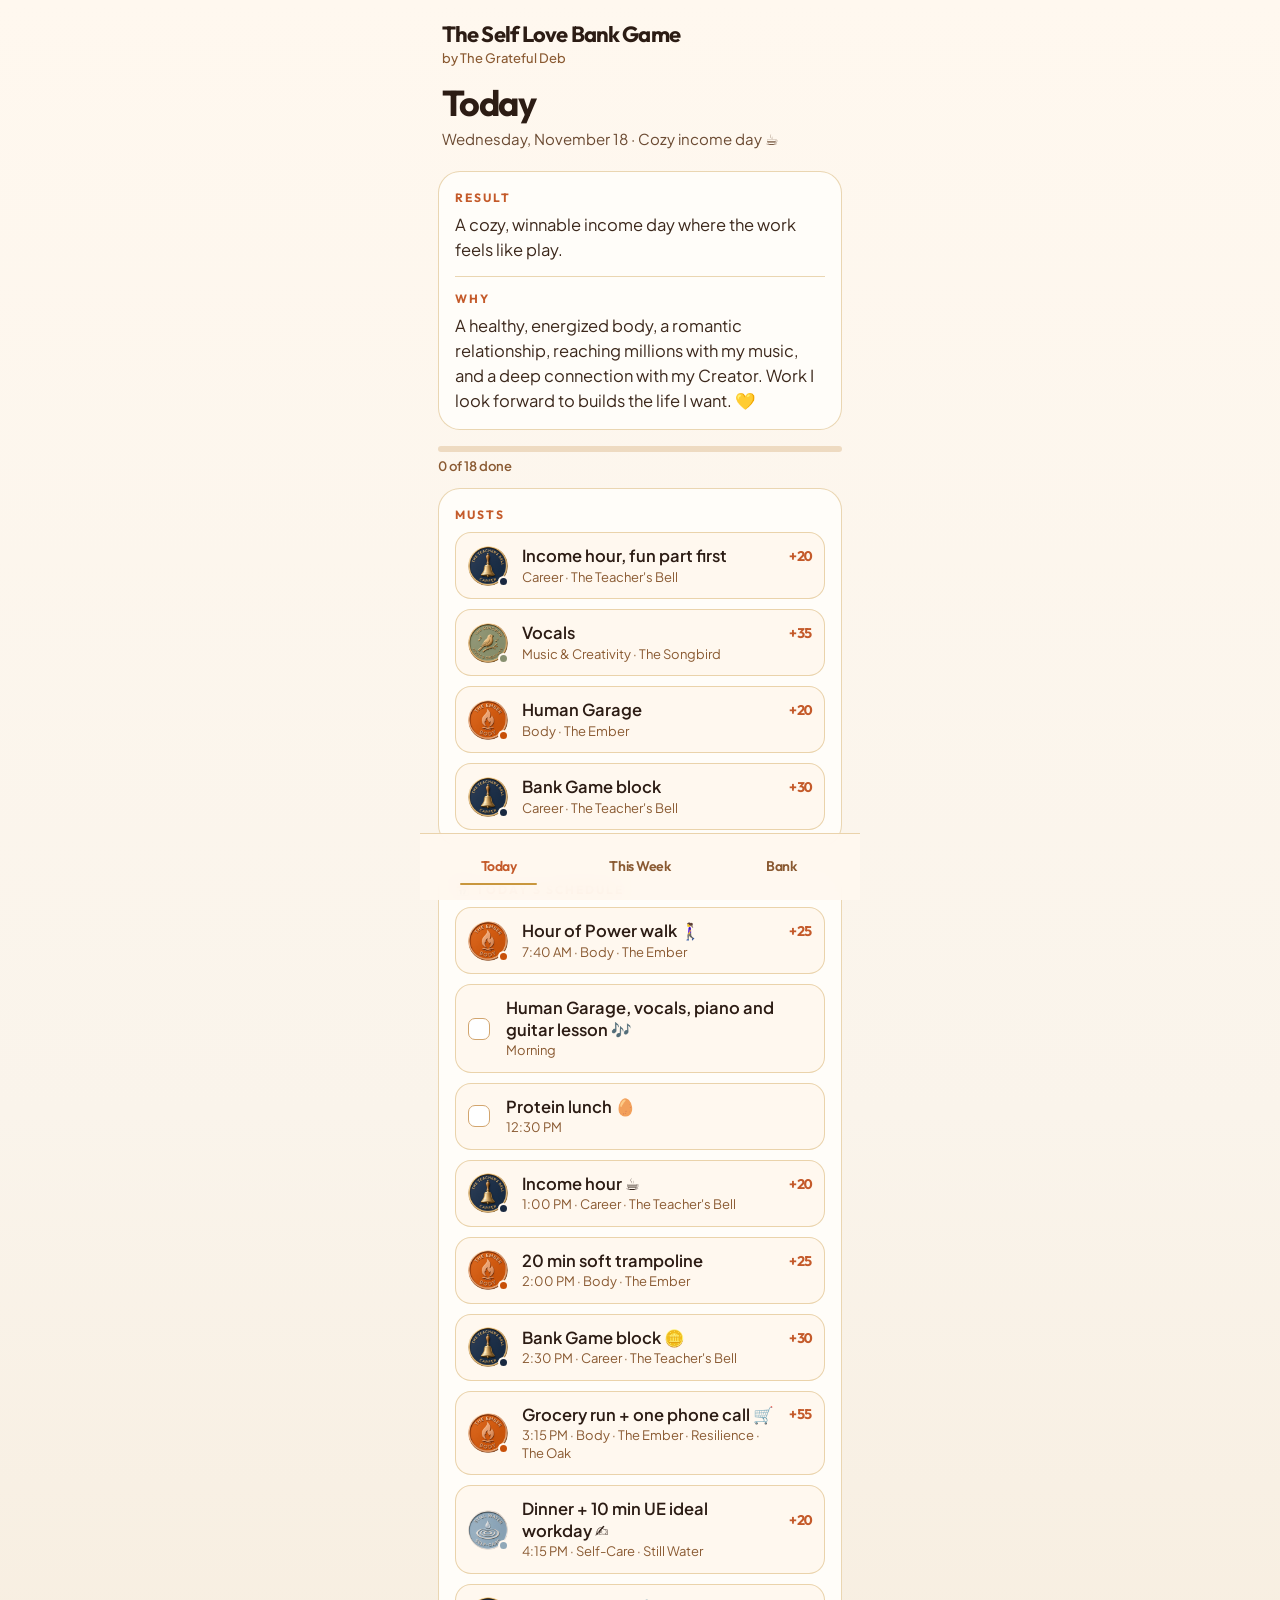
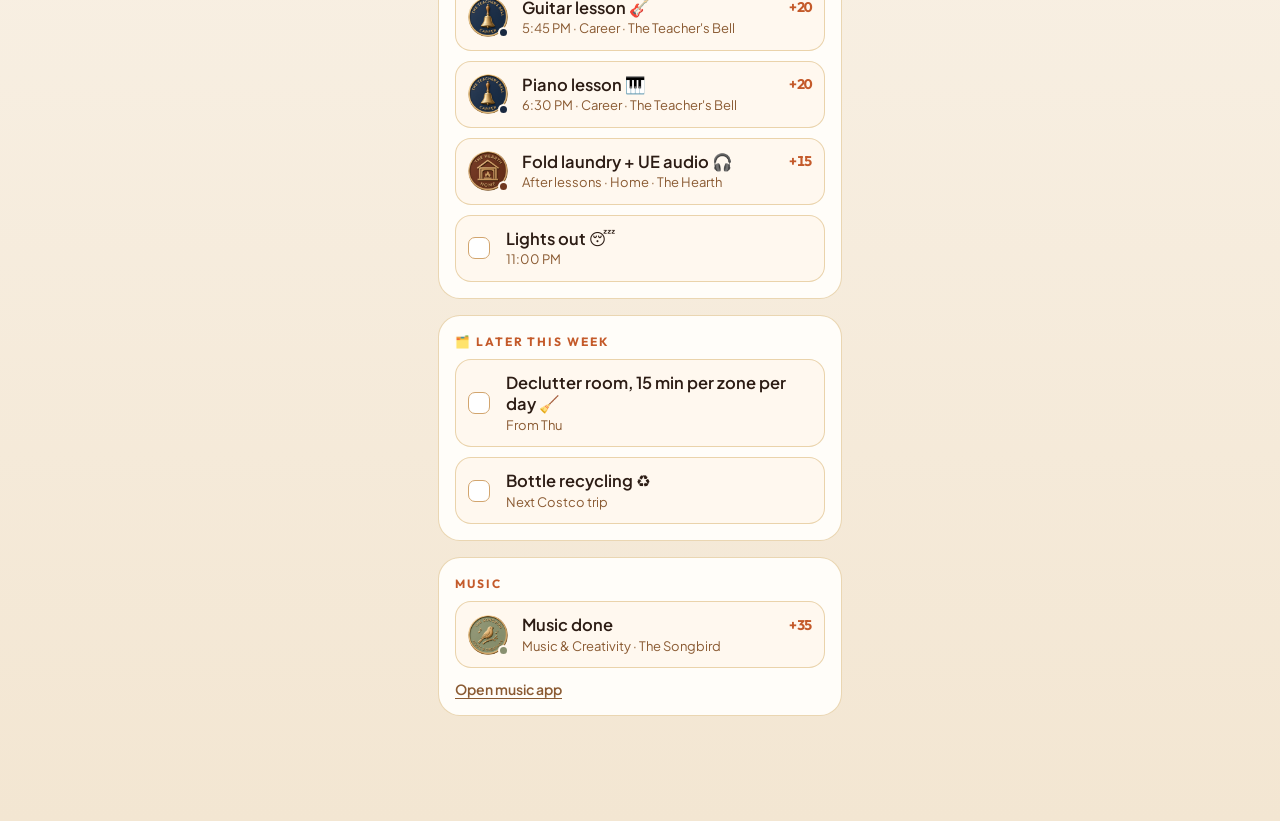
==== commit b3493ce2: "Turn the home page into the Self Love Bank Game. Today follows plan.json, This Week reads week.json," ====
--- a/index.html
+++ b/index.html
@@ -1,146 +1,43 @@
-<!DOCTYPE html><html lang="en"><head><meta charset="utf-8">
-<meta name="viewport" content="width=device-width,initial-scale=1,viewport-fit=cover">
-<meta name="apple-mobile-web-app-capable" content="yes"><meta name="apple-mobile-web-app-title" content="My RPM Day">
-<meta name="theme-color" content="#FF8A00"><title>My RPM Day</title>
-<link href="https://fonts.googleapis.com/css2?family=Fredoka:wght@600;700&family=Nunito:wght@600;800&display=swap" rel="stylesheet">
-<style>
-*{box-sizing:border-box;margin:0;padding:0;-webkit-tap-highlight-color:transparent}
-body{font-family:Nunito,system-ui,sans-serif;background:#FFFBF5;color:#222;padding:14px 14px 90px}
-header{border-radius:22px;padding:16px 18px;color:#fff;background:linear-gradient(120deg,#FF2E63,#FF8A00,#FFC400,#12B76A,#1E90FF,#8E44EC)}
-h1{font-family:Fredoka;font-size:28px;text-shadow:0 2px 0 rgba(0,0,0,.15)}
-.tag{font-family:Fredoka;font-size:15px;opacity:.95}
-.bar{height:14px;background:rgba(255,255,255,.35);border-radius:9px;margin-top:10px;overflow:hidden}
-.bar i{display:block;height:100%;width:0;background:#fff;border-radius:9px;transition:width .4s}
-.count{font-family:Fredoka;font-size:14px;margin-top:5px}
-.rp{background:#FFF1DE;border:3px solid #FF8A00;border-radius:18px;padding:10px 14px;margin:12px 0;font-size:15px;line-height:1.35}
-.rp b{color:#B35F00}
-.sec{border-radius:20px;border:3px solid var(--c);background:var(--t);margin:12px 0;overflow:hidden}
-.sec h2{background:var(--c);color:#fff;font-family:Fredoka;font-size:19px;padding:8px 14px}
-.it{display:flex;align-items:center;gap:12px;padding:12px 14px;font-size:18px;font-weight:800;border-top:1px solid rgba(0,0,0,.05);cursor:pointer;user-select:none}
-.ck{flex:none;width:34px;height:34px;border-radius:10px;border:3px solid var(--c);background:#fff;display:grid;place-items:center;font-size:22px;transition:transform .15s}
-.it.done .ck{background:var(--c);color:#fff;transform:scale(1.1)}
-.it.done .tx{text-decoration:line-through;opacity:.5}
-.tm{font-family:Fredoka;color:var(--c);font-size:15px;min-width:42px}
-.toast{position:fixed;left:50%;bottom:24px;transform:translateX(-50%);background:#3B2E8C;color:#fff;font-family:Fredoka;padding:10px 18px;border-radius:30px;opacity:0;transition:opacity .3s;pointer-events:none}
-.toast.on{opacity:1}
-.send{display:block;width:100%;margin-top:14px;padding:16px;border:0;border-radius:18px;font-family:Fredoka;font-size:19px;color:#fff;background:linear-gradient(90deg,#8E44EC,#1E90FF)}
-.boom{text-align:center;font-family:Fredoka;font-size:22px;margin:12px 0;display:none}
-.tabs{display:flex;gap:8px;margin:12px 0 0}.tabs button{flex:1;padding:12px;border:3px solid #8E44EC;border-radius:16px;background:#fff;color:#8E44EC;font-family:Fredoka;font-size:17px}
-.tabs button.on{background:#8E44EC;color:#fff}.ln{padding:10px 14px;font-size:16px;font-weight:800}.ln b{color:var(--c)}
-.sg{font-size:12px;opacity:.7;padding:0 14px 8px}
-.st{padding:10px 14px;border-top:1px solid rgba(0,0,0,.05);font-size:15px;line-height:1.4}.st h3{font-family:Fredoka;font-size:17px;color:var(--c)}
-.st a{display:inline-block;margin:6px 6px 0 0;padding:5px 10px;border-radius:12px;background:#fff;border:2px solid var(--c);color:var(--c);font-weight:800;font-size:13px;text-decoration:none}
-a.vtool{display:flex;align-items:center;justify-content:center;width:100%;box-sizing:border-box;min-height:72px;margin:2px 0 4px;padding:16px 14px;border:0;border-radius:18px;background:var(--c);color:#fff;font-family:Fredoka,system-ui,sans-serif;font-size:19px;font-weight:600;line-height:1.25;text-align:center;text-decoration:none}
-.tb{float:right;border:0;border-radius:12px;background:var(--c);color:#fff;font-family:Fredoka;font-size:14px;padding:4px 10px}
-.pk{margin-top:6px;padding:6px 10px;background:#fff;border-radius:12px;font-size:14px}.pk li{margin:4px 0 4px 16px}
-.lg input{width:100%;padding:8px;margin:3px 0;border:2px solid var(--c);border-radius:10px;font:inherit}.lg table{width:100%;font-size:13px;border-collapse:collapse;margin-top:8px}.lg td,.lg th{border:1px solid rgba(0,0,0,.1);padding:3px}
-.bankgo{display:flex;align-items:center;justify-content:center;min-height:56px;margin-top:10px;padding:12px;border-radius:16px;background:#3E291C;color:#F6F0E4;font-family:Georgia,serif;font-size:18px;font-weight:700;text-decoration:none}
-.chipsel{display:flex;gap:6px;flex-wrap:wrap;padding:0 14px 8px}.chipsel button{flex:1;min-width:72px;min-height:48px;border-radius:14px;border:2px solid var(--c);background:#fff;color:var(--c);font-family:Fredoka,system-ui,sans-serif;font-size:15px}
-.chipsel button.on{background:var(--c);color:#fff}
-.minbar{height:14px;background:rgba(0,0,0,.08);border-radius:9px;margin:4px 14px 0;overflow:hidden}.minbar i{display:block;height:100%;width:0;background:#C9852E}
-.bigb{display:block;width:calc(100% - 28px);margin:8px 14px;min-height:52px;border:0;border-radius:16px;background:#3E291C;color:#F6F0E4;font-family:Fredoka,system-ui,sans-serif;font-size:17px}
-</style>
+<!DOCTYPE html>
+<html lang="en">
+<head>
+<meta charset="utf-8">
+<meta name="viewport" content="width=device-width, initial-scale=1, viewport-fit=cover">
+<meta name="theme-color" content="#FFF8EF">
+<meta name="apple-mobile-web-app-capable" content="yes">
+<meta name="mobile-web-app-capable" content="yes">
+<meta name="apple-mobile-web-app-status-bar-style" content="default">
+<meta name="apple-mobile-web-app-title" content="Bank Game">
+<title>The Self Love Bank Game</title>
+<link rel="icon" href="bank/icons/favicon-32.png">
+<link rel="apple-touch-icon" href="bank/icons/apple-touch-icon.png">
+<link rel="preconnect" href="https://fonts.googleapis.com">
+<link rel="preconnect" href="https://fonts.gstatic.com" crossorigin>
+<link href="https://fonts.googleapis.com/css2?family=Outfit:wght@500;600;700&family=Plus+Jakarta+Sans:wght@400;500;600;700&display=swap" rel="stylesheet">
+<link rel="stylesheet" href="bank/app.css">
+</head>
+<body>
+<div class="app">
+  <header class="top">
+    <p class="wordmark">The Self Love Bank Game</p>
+    <p class="byline">by The Grateful Deb</p>
+    <h1 id="h1">Today</h1>
+    <p class="sub" id="sub"></p>
+  </header>
+  <main id="main"></main>
+  <div class="undo" id="undo" hidden></div>
+  <nav class="tabs" id="tabs" aria-label="Sections">
+    <button type="button" data-tab="today">Today</button>
+    <button type="button" data-tab="week">This Week</button>
+    <button type="button" data-tab="bank">Bank</button>
+  </nav>
+</div>
+<div class="veil" id="veil" hidden></div>
+<input id="importFile" type="file" accept="application/json,.json" hidden>
 <script src="bank/songbird.js"></script>
 <script src="bank/logic.js"></script>
+<script src="bank/coins.js"></script>
 <script src="bank/browser.js" data-tasks="bank/tasks.json"></script>
-<script src="bank/music-page.js"></script>
-</head><body>
-<header><h1 id="t"></h1><div class="tag" id="g"></div><div class="bar"><i id="pb"></i></div><div class="count" id="c"></div></header>
-<div class="tabs"><button id="tbT" class="on">☀️ Today</button><button id="tbC">📚 My Curriculum</button></div>
-<div id="today"><div class="rp"><b>RESULT</b> <span id="r"></span><br><b>WHY</b> <span id="w"></span></div>
-<div id="list"></div><div class="boom" id="boom">🎉 ALL DONE! You showed up! 💫</div>
-<button class="send" id="send">💌 Send to Forgie</button></div>
-<div id="cur" style="display:none"></div>
-<div class="toast" id="toast"></div>
-<script>
-const FALLBACK={"date":"2026-10-23","title":"Fri Oct 23","tag":"Scary things first 🦁",
-"result":"By candle lighting, the brave stuff is done, my room and Shabbat are ready, and I walk into Shabbos proud and calm. 🕯️",
-"why":"Doing the scary things first means fear doesn't run my day. 💪",
-"sections":[
-{"name":"🦁 Scary Stuff First","color":"#FF2E63","tint":"#FFE9EF","items":[
-["s1","12:00","YouTube stuff 🎥 (35 min)"],["s2","","Text D: re-up her 4-pack 📱"],["s3","","WhatsApp guitar lead: follow up 🎸"],["s4","","Text P: lesson follow-up 🎹"],["s5","","Chase letter + decide on AutoPay 💳"]]},
-{"name":"💪 Body & Energy","color":"#FF8A00","tint":"#FFF1DE","items":[
-["b1","7:30","Walk 🚶‍♀️"],["b2","8:15","Gym 🏋️‍♀️"],["b3","11:00","Breakfast & home 🍳"],["b4","1:00","Lunch 🥗"],["b5","2:00","Mobility flow 🧘‍♀️"]]},
-{"name":"🎶 Music Practice","color":"#8E44EC","tint":"#F2E8FE","items":[
-["m1","1:30","Piano 10 min 🎹"],["m2","1:40","Guitar 10 min 🎸"],["m3","1:50","Voice 10 min 🎤"]]},
-{"name":"🛠️ My Space","color":"#E0A800","tint":"#FFF8D6","items":[["r1","2:20","Clean my room 🧹"],["r2","","Room repairs 🔧"]]},
-{"name":"💰 Lesson","color":"#12B76A","tint":"#E3FBEF","items":[["l1","3:45","Leave for B's lesson 🚗"],["l2","4:00","B's lesson 🎹"]]},
-{"name":"🕯️ Shabbat Ready","color":"#1E90FF","tint":"#E2F1FF","items":[["sh1","4:45","Shabbat chores ✨"],["sh2","5:45","Candle lighting 🕯️"]]}]}
-;
-// Webhook config arrives once via link: index.html#hook=URL&key=KEY -> saved on phone only, never in repo
-(function(){const h=new URLSearchParams(location.hash.slice(1));
- if(h.get('hook')){localStorage.rpmHook=h.get('hook');localStorage.rpmKey=h.get('key')||'';history.replaceState(null,'',location.pathname)}})();
-let P,S;
-const $=id=>document.getElementById(id);
-function toast(m){const t=$('toast');t.textContent=m;t.classList.add('on');setTimeout(()=>t.classList.remove('on'),1600)}
-function save(){localStorage['rpm_'+P.date]=JSON.stringify(S)}
-function all(){return P.sections.flatMap(s=>s.items)}
-function label(id){const i=all().find(x=>x[0]==id);return i?i[2]:id}
-function progress(){const n=all().length,d=all().filter(i=>S[i[0]]).length;
- $('pb').style.width=(100*d/n)+'%';$('c').textContent=d+' of '+n+' done';$('boom').style.display=d==n?'block':'none'}
-async function ping(id,done){const hook=localStorage.rpmHook;if(!hook)return;
- const body=JSON.stringify({who:'Debbie',date:P.date,item:label(id),done,at:new Date().toLocaleString('en-US',{timeZone:'America/New_York'}),key:localStorage.rpmKey});
- try{await fetch(hook,{method:'POST',mode:'no-cors',headers:{'Content-Type':'text/plain'},body});}
- catch(e){const q=JSON.parse(localStorage.rpmQueue||'[]');q.push(body);localStorage.rpmQueue=JSON.stringify(q)}}
-function render(){$('t').textContent='☀️ '+P.title;$('g').textContent=P.tag;$('r').textContent=P.result;$('w').textContent=P.why;
- $('list').innerHTML='';P.sections.forEach(s=>{const d=document.createElement('div');d.className='sec';
-  d.style.setProperty('--c',s.color);d.style.setProperty('--t',s.tint);d.innerHTML='<h2>'+s.name+'</h2>';
-  s.items.forEach(([id,tm,tx])=>{const r=document.createElement('div');r.className='it'+(S[id]?' done':'');
-   r.innerHTML='<div class="ck">'+(S[id]?'✓':'')+'</div><div class="tm">'+tm+'</div><div class="tx">'+tx+'</div>';
-   r.onclick=()=>{S[id]=!S[id];save();r.classList.toggle('done',S[id]);r.querySelector('.ck').textContent=S[id]?'✓':'';
-    progress();if(navigator.vibrate)navigator.vibrate(20);toast(S[id]?(localStorage.rpmHook?'Yes! 🎉 Forgie knows':'Yes! 🎉 Saved'):'Unchecked');ping(id,S[id])};
-   d.appendChild(r)});$('list').appendChild(d)});progress()}
-$('send').onclick=async()=>{const d=all().filter(i=>S[i[0]]).map(i=>'✅ '+i[2]),l=all().filter(i=>!S[i[0]]).map(i=>'⬜ '+i[2]);
- const text='RPM '+P.title+'\n'+d.join('\n')+(l.length?'\n'+l.join('\n'):'');
- if(navigator.share){try{await navigator.share({text});return}catch(e){}}
- try{await navigator.clipboard.writeText(text);toast('Copied! Paste it to Forgie 💌')}catch(e){prompt('Copy this:',text)}};
-(async()=>{try{P=await (await fetch('plan.json?'+Date.now())).json()}catch(e){P=FALLBACK}
- S=JSON.parse(localStorage['rpm_'+P.date]||'{}');render()})();
-
-// ---- My Curriculum tab (content from curriculum.json) ----
-let C,CS=JSON.parse(localStorage.rpm_cur||'{}');
-function esc(t){return String(t).replace(/[&<>"]/g,c=>({'&':'&amp;','<':'&lt;','>':'&gt;','"':'&quot;'}[c]))}
-function renderCur(){const w=$('cur');w.innerHTML='';if(!C){w.innerHTML='<div class="rp">Loading… 🎶</div>';return}
- window.RPMCurriculum=C;if(window.SLBMusic)SLBMusic.mount(w,C);
- C.cards.forEach(c=>{const d=document.createElement('div');d.className='sec';d.style.setProperty('--c',c.color);d.style.setProperty('--t',c.tint);
-  c.skills=c.skills||[];const n=c.skills.length,k=c.skills.filter(x=>CS[x[0]]).length;
-  d.innerHTML='<h2>'+esc(c.name)+' <span style="float:right;font-size:15px">'+k+'/'+n+'</span></h2><div class="ln"><b>Now working on:</b> '+esc(c.now)+'</div>';
-  if(c.id==='voice'&&window.SLBMusic)SLBMusic.voiceExtras(d);
-  if(c.routine)d.appendChild(renderRoutine(c.routine));
-  c.skills.forEach(([id,tx])=>{const r=document.createElement('div');r.className='it'+(CS[id]?' done':'');
-   r.innerHTML='<div class="ck">'+(CS[id]?'✓':'')+'</div><div class="tx">'+esc(tx)+'</div>';
-   r.onclick=()=>{CS[id]=!CS[id];localStorage.rpm_cur=JSON.stringify(CS);if(navigator.vibrate)navigator.vibrate(20);var extra='';
-    if(window.SLB&&SLB.skill){try{var cr=SLB.skill(id,!!CS[id]);if(cr&&cr.points)extra=' '+(window.SLBLogic&&SLBLogic.coinLabel?SLBLogic.coinLabel('music-creativity'):'')+' +'+cr.points;}catch(e){}}
-    toast(CS[id]?'Mastered! 🎉'+extra:'Unchecked');renderCur()};d.appendChild(r)});
-  const x=document.createElement('div');x.className='ln';x.style.borderTop='1px solid rgba(0,0,0,.05)';x.innerHTML='<b>Next up:</b> '+esc(c.next);d.appendChild(x);
-  w.appendChild(d)})}
-// ---- Routine (steps, links, timers, tired day, weekly test log) ----
-let TM={};function safeU(u){return /^https:\/\//.test(u)?esc(u):'#'}
-function lk(a){return (a||[]).map(l=>'<a href="'+safeU(l.u)+'" target="_blank" rel="noopener">'+esc(l.t)+'</a>').join('')}
-function timer(b,min){if(TM.id){clearInterval(TM.id);if(TM.b)TM.b.textContent=TM.lbl;if(TM.b===b){TM={};return}}
- let t=min*60;TM={b,lbl:b.textContent};const f=()=>{b.textContent='⏱ '+Math.floor(t/60)+':'+String(t%60).padStart(2,'0')+' ■'};f();
- TM.id=setInterval(()=>{t--;f();if(t<=0){clearInterval(TM.id);b.textContent=TM.lbl;TM={};if(navigator.vibrate)navigator.vibrate([200,100,200]);toast('Time! Next step 🎶')}},1000)}
-function sameSite(u){if(typeof u!=='string'||!/^[A-Za-z0-9._/-]+$/.test(u)||u.indexOf('..')>=0||u.charAt(0)==='/')return '';
- var base=location.href.split('#')[0].split('?')[0];if(base.slice(-1)!=='/')base=base.replace(/[^/]*$/,'');return base+u}
-function testLinks(T){var L=T&&T.links;if(!L||!L.length)return '';var h='',n=0;
- L.forEach(function(l){var href=sameSite(l&&l.u);if(!href)return;
-  h+=n?'<a href="'+esc(href)+'">'+esc(l.t)+'</a>':'<a class="vtool" href="'+esc(href)+'">'+esc(l.t)+'</a>';n++});return h}
-function renderRoutine(R){const w=document.createElement('div');
- const box=(h)=>{const e=document.createElement('div');e.className='st';e.innerHTML=h;w.appendChild(e);return e};
- const tools=testLinks(R.test);if(tools)box(tools);
- box('<b>Daily routine · about '+esc(R.total)+' min</b>'+(R.credit?'<div class="sg" style="padding:4px 0 0">'+esc(R.credit)+'</div>':''));
- (R.steps||[]).forEach(p=>{const e=box('<h3>'+esc(p.n)+'. '+esc(p.title)+' <span style="font-size:14px">· '+esc(p.min)+' min</span><button class="tb">⏱ '+esc(p.min)+':00</button></h3><div>'+esc(p.text)+'</div>'+lk(p.links)+
-  (p.pick?'<div class="pk"><b>'+esc(p.pick.label)+'</b><ul>'+p.pick.items.map(i=>'<li>'+esc(i.t)+(i.u?' <a href="'+safeU(i.u)+'" target="_blank" rel="noopener">▶ reel</a>':'')+'</li>').join('')+'</ul></div>':''));
-  e.querySelector('.tb').onclick=ev=>{ev.stopPropagation();timer(ev.target,p.min)}});
- if(R.tired)box('<h3>😴 Tired day · '+esc(R.tired.min)+' min</h3><div>'+esc(R.tired.text)+'</div>'+lk(R.tired.links));
- if(R.watch)box('<h3>👀 Watch once</h3>'+lk(R.watch));
- const T=R.test;if(T){const e=box('<h3>📊 Weekly test · '+esc(T.min)+' min</h3><div>'+esc(T.when||'')+'</div><div><b>Start:</b> '+esc(T.baseline)+'</div><div><b>Goal:</b> '+esc(T.targets)+'</div><div class="lg">'+
-  T.fields.map(f=>'<input data-f="'+esc(f.id)+'" placeholder="'+esc(f.label)+(f.ph?' ('+esc(f.ph)+')':'')+'">').join('')+'<button class="send" style="margin-top:8px;padding:10px;font-size:16px">Save this week</button><div class="hist"></div></div>');
-  const K='rpm_vlog',H=()=>JSON.parse(localStorage[K]||'[]'),draw=()=>{const h=H();e.querySelector('.hist').innerHTML=h.length?'<table><tr><th>Date</th>'+T.fields.map(f=>'<th>'+esc(f.label)+'</th>').join('')+'</tr>'+h.slice().reverse().map(r=>'<tr><td>'+esc(r.date)+'</td>'+T.fields.map(f=>'<td>'+esc(r[f.id]||'')+'</td>').join('')+'</tr>').join('')+'</table>':''};
-  e.querySelector('button').onclick=()=>{const r={date:new Date().toLocaleDateString()};e.querySelectorAll('input').forEach(i=>{r[i.dataset.f]=i.value;i.value=''});const h=H();h.push(r);localStorage[K]=JSON.stringify(h);toast('Logged! 💪');draw()};draw()}
- return w}
-function tab(c){$('today').style.display=c?'none':'';$('cur').style.display=c?'':'none';$('tbT').classList.toggle('on',!c);$('tbC').classList.toggle('on',c);localStorage.rpm_tab=c?'c':'t';if(c)renderCur()}
-$('tbT').onclick=()=>tab(false);$('tbC').onclick=()=>tab(true);
-(async()=>{try{C=await (await fetch('curriculum.json?'+Date.now())).json()}catch(e){C=null}renderCur()})();
-if(location.hash==='#curriculum'||localStorage.rpm_tab=='c')tab(true);
-</script></body></html>+<script src="bank/app.js" data-plan="plan.json" data-week="week.json" data-asset="bank/"></script>
+</body>
+</html>
--- a/bank/app.css
+++ b/bank/app.css
@@ -0,0 +1,447 @@
+/* The Self Love Bank Game. Cream kit, Outfit + Plus Jakarta Sans. */
+:root {
+  --cream-0: #FFF8EF;
+  --cream-1: #FAF4EB;
+  --cream-2: #F3E6D2;
+  --card: #FFFDF9;
+  --ink: #2C1C14;
+  --ink-2: #3C281C;
+  --muted: #6B4A32;
+  --muted-2: #8A5A32;
+  --accent: #C45A2A;
+  --gold: #C9973E;
+  --gold-2: #D2A56E;
+  --line: rgba(201, 151, 62, .38);
+  --head: "Outfit", "Avenir Next", system-ui, sans-serif;
+  --body: "Plus Jakarta Sans", "Avenir Next", system-ui, sans-serif;
+}
+* { box-sizing: border-box; -webkit-tap-highlight-color: transparent; }
+html, body { margin: 0; }
+body {
+  min-height: 100vh;
+  color: var(--ink);
+  font-family: var(--body);
+  background: linear-gradient(180deg, #FFF8EF 0%, #FAF4EB 46%, #F3E6D2 100%);
+}
+button, input, textarea, select { font: inherit; color: inherit; }
+button { cursor: pointer; }
+:focus-visible { outline: 2px solid var(--gold); outline-offset: 2px; }
+.app {
+  width: min(100%, 440px);
+  min-height: 100vh;
+  margin: 0 auto;
+  display: flex;
+  flex-direction: column;
+}
+.top {
+  padding: calc(22px + env(safe-area-inset-top)) 22px 16px;
+}
+.wordmark {
+  margin: 0;
+  font-family: var(--head);
+  font-weight: 700;
+  font-size: 22px;
+  letter-spacing: -0.04em;
+  line-height: 1.1;
+  color: var(--ink);
+}
+.byline {
+  margin: 4px 0 0;
+  font-size: 13px;
+  font-weight: 500;
+  color: var(--muted-2);
+}
+h1 {
+  margin: 18px 0 0;
+  font-family: var(--head);
+  font-weight: 700;
+  font-size: 36px;
+  letter-spacing: -0.045em;
+  line-height: 1.05;
+  color: var(--ink);
+}
+.sub {
+  margin: 6px 0 0;
+  font-size: 15px;
+  line-height: 1.4;
+  color: var(--muted);
+}
+main { flex: 1; padding: 6px 18px 22px; }
+.tabs {
+  position: sticky;
+  bottom: 0;
+  display: grid;
+  grid-template-columns: 1fr 1fr 1fr;
+  gap: 4px;
+  padding: 6px 10px calc(8px + env(safe-area-inset-bottom));
+  background: rgba(255, 248, 239, .92);
+  border-top: 1px solid var(--line);
+  backdrop-filter: blur(10px);
+}
+.tabs button {
+  position: relative;
+  min-height: 52px;
+  border: 0;
+  border-radius: 0;
+  background: transparent;
+  color: var(--muted-2);
+  font-family: var(--head);
+  font-weight: 600;
+  font-size: 14px;
+  letter-spacing: -0.03em;
+  white-space: nowrap;
+}
+.tabs button[aria-selected="true"] { color: var(--accent); }
+.tabs button[aria-selected="true"]::after {
+  content: "";
+  position: absolute;
+  left: 22%;
+  right: 22%;
+  bottom: 7px;
+  height: 2px;
+  border-radius: 2px;
+  background: var(--gold);
+}
+.panel {
+  background: var(--card);
+  border: 1px solid var(--line);
+  border-radius: 22px;
+  padding: 18px 16px 16px;
+  margin: 0 0 16px;
+}
+.kicker {
+  margin: 0 0 8px;
+  font-family: var(--head);
+  font-weight: 700;
+  font-size: 12px;
+  letter-spacing: .16em;
+  text-transform: uppercase;
+  color: var(--accent);
+}
+.lead, .copy {
+  margin: 0;
+  font-size: 16.5px;
+  line-height: 1.5;
+  color: var(--ink-2);
+}
+.rule {
+  border: 0;
+  border-top: 1px solid var(--line);
+  margin: 14px 0;
+}
+.hint, .meta {
+  display: block;
+  margin: 0;
+  color: var(--muted);
+  font-size: 14.5px;
+  line-height: 1.45;
+}
+.meter {
+  height: 6px;
+  margin: 4px 0 6px;
+  border-radius: 99px;
+  background: rgba(210, 165, 110, .35);
+  overflow: hidden;
+}
+.meter i {
+  display: block;
+  height: 100%;
+  width: 0;
+  background: linear-gradient(90deg, var(--gold), var(--gold-2));
+}
+.count {
+  margin: 0 0 14px;
+  font-size: 13px;
+  font-weight: 600;
+  color: var(--muted-2);
+}
+.empty h2 {
+  margin: 0 0 8px;
+  font-family: var(--head);
+  font-weight: 700;
+  font-size: 26px;
+  letter-spacing: -0.04em;
+  line-height: 1.15;
+}
+.daydate { margin: -2px 0 8px; color: var(--muted-2); font-size: 14px; }
+.task, .stamp, .ghost, .bonus {
+  width: 100%;
+  text-align: left;
+  border-radius: 16px;
+}
+.task {
+  display: grid;
+  grid-template-columns: 1fr auto;
+  gap: 2px 10px;
+  align-items: center;
+  min-height: 60px;
+  margin: 10px 0 0;
+  padding: 12px 12px;
+  border: 1px solid var(--line);
+  background: #FFF8EF;
+}
+.task b {
+  font-weight: 600;
+  font-size: 16.5px;
+  line-height: 1.3;
+  color: var(--ink);
+}
+.task .pts {
+  font-variant-numeric: tabular-nums;
+  color: var(--accent);
+  font-weight: 700;
+  font-size: 14px;
+  font-family: var(--head);
+  letter-spacing: -0.02em;
+}
+.task.on {
+  background: #FFF8EF;
+  border-color: var(--gold);
+  box-shadow: inset 3px 0 0 var(--gold);
+}
+.task .tag { grid-column: 1; font-size: 13px; color: var(--muted-2); line-height: 1.35; }
+.task.has-art { grid-template-columns: 44px 1fr auto; }
+.task.has-art .miniwrap { grid-row: 1 / span 2; align-self: center; }
+.task.has-art .tag { grid-column: 2; }
+.task.has-box { grid-template-columns: 28px 1fr auto; }
+.task.has-box .box { grid-row: 1 / span 2; align-self: center; }
+.task.has-box .tag { grid-column: 2; }
+.miniwrap { position: relative; width: 40px; height: 40px; }
+.mini {
+  width: 40px;
+  height: 40px;
+  border-radius: 50%;
+  object-fit: cover;
+  display: block;
+}
+.enamel {
+  position: absolute;
+  right: -1px;
+  bottom: -1px;
+  width: 11px;
+  height: 11px;
+  border-radius: 50%;
+  border: 2px solid #FFF8EF;
+}
+.box {
+  width: 22px;
+  height: 22px;
+  border-radius: 7px;
+  border: 1.5px solid var(--gold-2);
+  background: #fff;
+}
+.task.on .box { background: var(--gold); box-shadow: inset 0 0 0 4px #FFF8EF; }
+.applink {
+  display: inline-block;
+  margin-top: 12px;
+  color: var(--muted-2);
+  font-size: 14px;
+  font-weight: 600;
+  text-decoration: underline;
+  text-underline-offset: 3px;
+}
+.undo-mini {
+  grid-column: 2;
+  border: 0;
+  background: transparent;
+  color: var(--muted);
+  text-decoration: underline;
+  text-underline-offset: 3px;
+  min-height: 32px;
+  padding: 0;
+  justify-self: end;
+}
+.stamp, .ghost {
+  min-height: 52px;
+  border: 1.5px solid var(--gold);
+  background: transparent;
+  color: var(--ink);
+  font-family: var(--head);
+  font-weight: 650;
+  font-size: 16px;
+  letter-spacing: -0.03em;
+  border-radius: 999px;
+  margin-top: 10px;
+  text-align: center;
+}
+.ghost { border-color: var(--line); color: var(--muted); }
+.field {
+  width: 100%;
+  min-height: 48px;
+  margin: 8px 0;
+  padding: 10px 12px;
+  border-radius: 12px;
+  border: 1px solid var(--line);
+  background: #fff;
+  font-size: 16px;
+}
+textarea.field { min-height: 72px; resize: vertical; }
+.chips { display: flex; gap: 6px; overflow-x: auto; padding-bottom: 4px; }
+.chip {
+  flex: 0 0 auto;
+  min-height: 44px;
+  padding: 8px 12px;
+  border-radius: 999px;
+  border: 1px solid var(--line);
+  background: #fff;
+  font-size: 14px;
+}
+.chip.on { background: var(--cream-2); border-color: var(--gold); color: var(--ink); }
+.grid {
+  display: grid;
+  grid-template-columns: repeat(3, 1fr);
+  gap: 18px 8px;
+  margin: 4px 0 16px;
+}
+.coin { border: 0; background: transparent; padding: 0; text-align: center; color: var(--ink); }
+.medallion { position: relative; width: 100%; aspect-ratio: 1; display: grid; place-items: center; }
+.ring {
+  position: absolute;
+  inset: 0;
+  border-radius: 50%;
+  background: conic-gradient(from -90deg, var(--gold) calc(var(--p) * 1%), rgba(138, 90, 50, .16) 0);
+}
+.medallion img {
+  position: relative;
+  z-index: 1;
+  width: 78%;
+  height: 78%;
+  border-radius: 50%;
+  object-fit: cover;
+}
+.medallion .enamel { right: 18%; bottom: 16%; z-index: 2; }
+.coin.on .ring { box-shadow: 0 0 0 2px var(--cream-0), 0 0 0 4px var(--gold); }
+.coin .nm { display: block; margin-top: 8px; line-height: 1.15; }
+.coin .stack { display: flex; flex-direction: column; align-items: center; gap: 1px; }
+.coin .bd, .coinhead, .group h3, .tray h2, .card h2, .coinlet h2 {
+  font-family: var(--head);
+  font-weight: 700;
+  letter-spacing: -0.03em;
+}
+.coin .bd { font-size: 13px; line-height: 1.15; }
+.coin .sub { font-size: 11px; color: var(--muted-2); line-height: 1.2; }
+.coin .frac {
+  display: block;
+  margin-top: 2px;
+  font-size: 12px;
+  color: var(--muted);
+  font-variant-numeric: tabular-nums;
+}
+.coin small { display: block; color: var(--muted-2); font-size: 11px; }
+.coinhead { margin: 0; font-size: 22px; line-height: 1.15; }
+.group { margin: 12px 0 4px; }
+.group h3 { margin: 0; font-size: 16px; color: var(--ink-2); }
+.coinlet { display: flex; gap: 12px; align-items: center; margin-bottom: 8px; }
+.coinlet h2 { margin: 0; font-size: 20px; }
+.bonus {
+  min-height: 64px;
+  margin-top: 10px;
+  padding: 12px;
+  border: 1px solid var(--line);
+  background: var(--card);
+  display: flex;
+  gap: 10px;
+  align-items: center;
+}
+.bonus > b {
+  flex: 1;
+  min-width: 0;
+  font-family: var(--head);
+  font-size: 16px;
+  font-weight: 650;
+  letter-spacing: -0.03em;
+  line-height: 1.25;
+}
+.bonus .stack { flex: 0 0 auto; max-width: 46%; text-align: right; }
+.bonus .bd { display: block; font-family: var(--head); font-size: 13px; font-weight: 700; }
+.bonus .sub { display: block; font-size: 11px; color: var(--muted-2); }
+.tray {
+  margin: 8px 0 16px;
+  padding: 18px 16px 14px;
+  border-radius: 22px;
+  border: 1px solid var(--line);
+  background: var(--card);
+  color: var(--ink);
+}
+.tray h2 { margin: 0 0 4px; font-size: 22px; }
+.tray .hint { color: var(--muted); }
+.shelf { display: flex; gap: 14px; overflow-x: auto; padding: 12px 2px 4px; }
+.kept { flex: 0 0 92px; text-align: center; }
+.kept img {
+  width: 76px;
+  height: 76px;
+  border-radius: 50%;
+}
+.kept .stack { display: block; margin-top: 6px; line-height: 1.2; }
+.kept .bd { display: block; font-family: var(--head); font-size: 12px; font-weight: 700; color: var(--ink); }
+.kept .sub, .kept .when { display: block; font-size: 11px; color: var(--muted-2); line-height: 1.25; }
+.kept .when { margin-top: 2px; }
+.check { display: flex; gap: 8px; align-items: center; min-height: 44px; color: var(--ink-2); }
+.undo[hidden], .veil[hidden] { display: none; }
+.undo { margin: 0 18px 8px; }
+.undo button {
+  width: 100%;
+  min-height: 48px;
+  border-radius: 999px;
+  border: 1px solid var(--gold-2);
+  background: var(--card);
+  font-family: var(--head);
+  font-weight: 600;
+  letter-spacing: -0.03em;
+  color: var(--ink);
+}
+.veil {
+  position: fixed;
+  inset: 0;
+  z-index: 50;
+  display: grid;
+  place-items: center;
+  padding: 24px 18px 72px;
+  background: rgba(44, 28, 20, .46);
+}
+.stage {
+  width: min(100%, 340px);
+  text-align: center;
+  color: var(--ink);
+  background: linear-gradient(180deg, #FFF8EF, #F3E6D2);
+  border: 1px solid var(--gold-2);
+  border-radius: 28px;
+  padding: 26px 18px 22px;
+}
+.falling {
+  position: relative;
+  display: block;
+  width: 168px;
+  height: 168px;
+  margin: 0 auto;
+  border-radius: 50%;
+  animation: fall .9s cubic-bezier(.18, .7, .2, 1) forwards;
+}
+.slot {
+  width: 120px;
+  height: 10px;
+  margin: -6px auto 10px;
+  border-radius: 0 0 40px 40px;
+  background: var(--gold-2);
+}
+.fall-name {
+  font-family: var(--head);
+  font-weight: 700;
+  font-size: 26px;
+  letter-spacing: -0.04em;
+  line-height: 1.15;
+  margin: 8px 0 0;
+}
+.fall-date, .fall-note, .fall-free { margin: 4px 0; font-size: 16px; color: var(--muted); }
+@keyframes fall {
+  0% { transform: translateY(-70px) scale(.84); }
+  40% { transform: translateY(-96px) scale(1.05); }
+  100% { transform: translateY(0) scale(1); }
+}
+.veil.still .falling { animation: none; transform: none; }
+@media (max-width: 520px) {
+  .app { width: 100%; }
+}
+@media (prefers-reduced-motion: reduce) {
+  .falling { animation: none; transform: none; }
+}
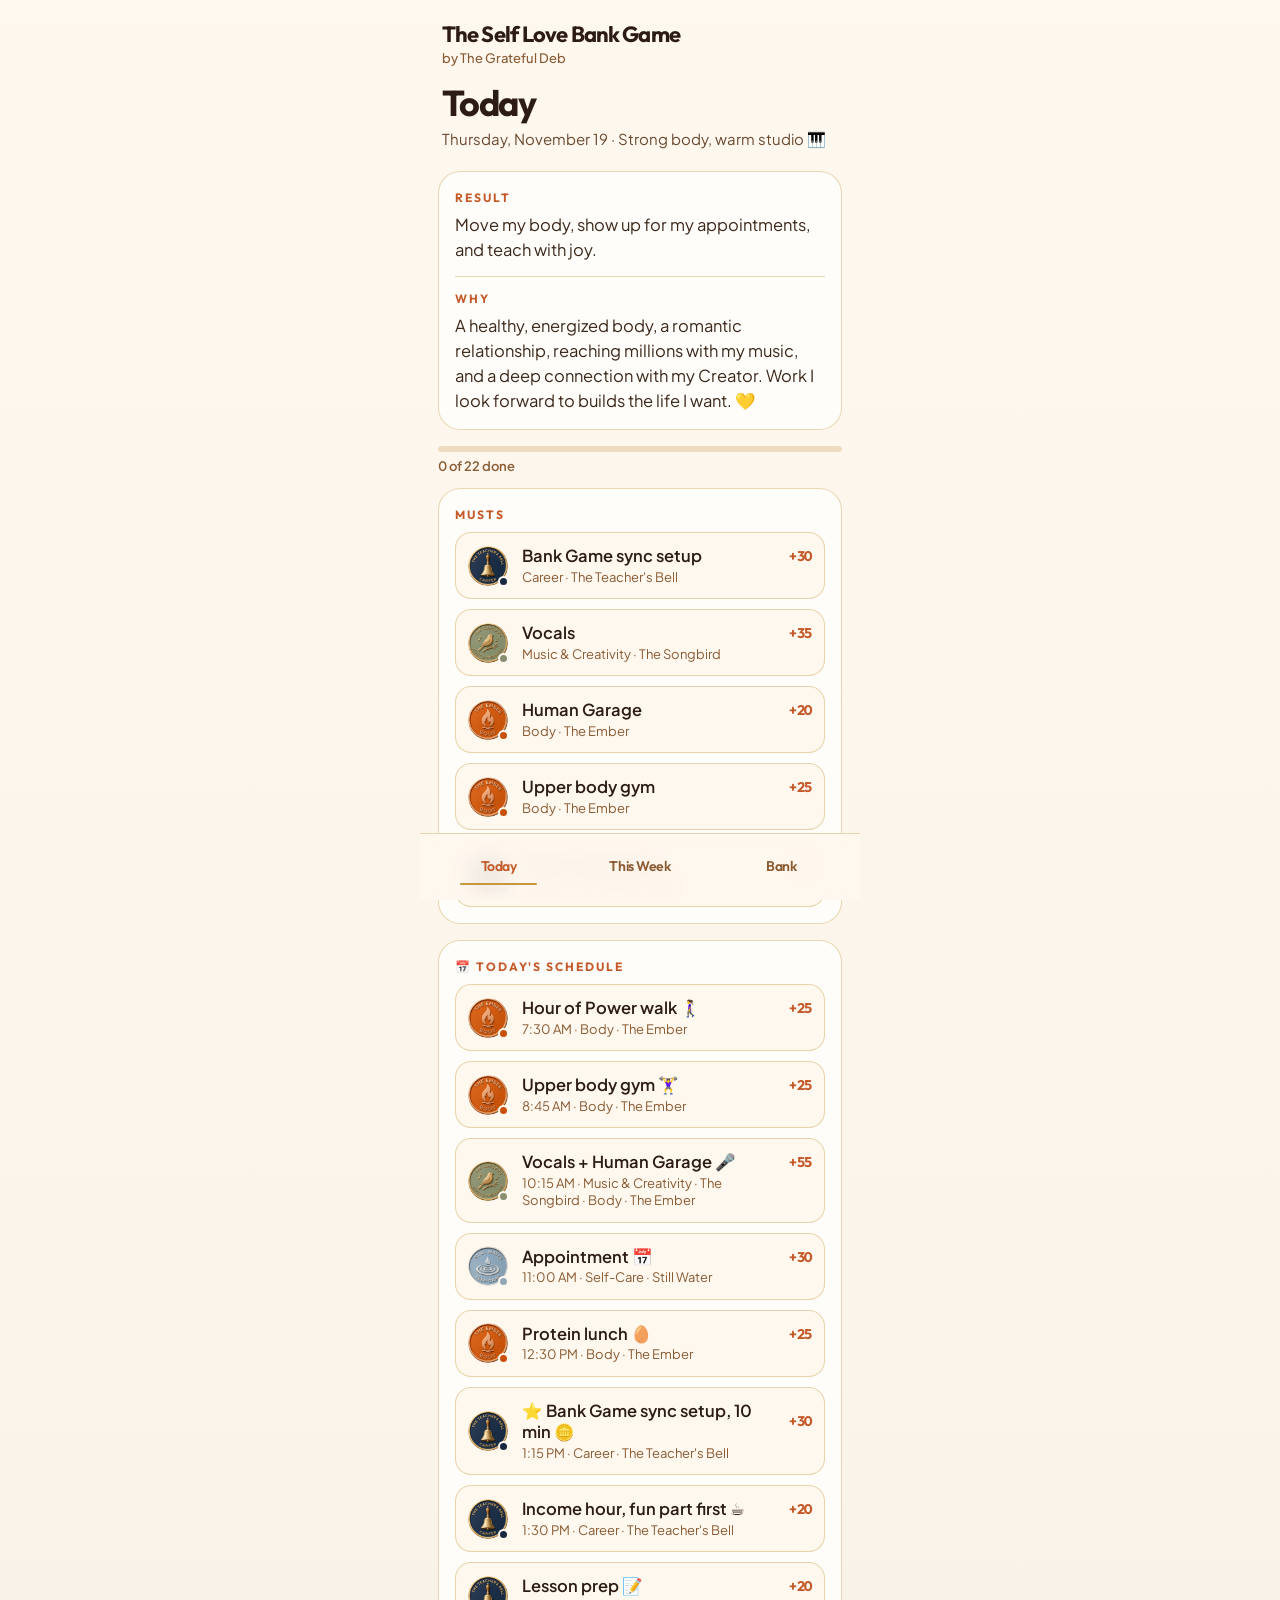
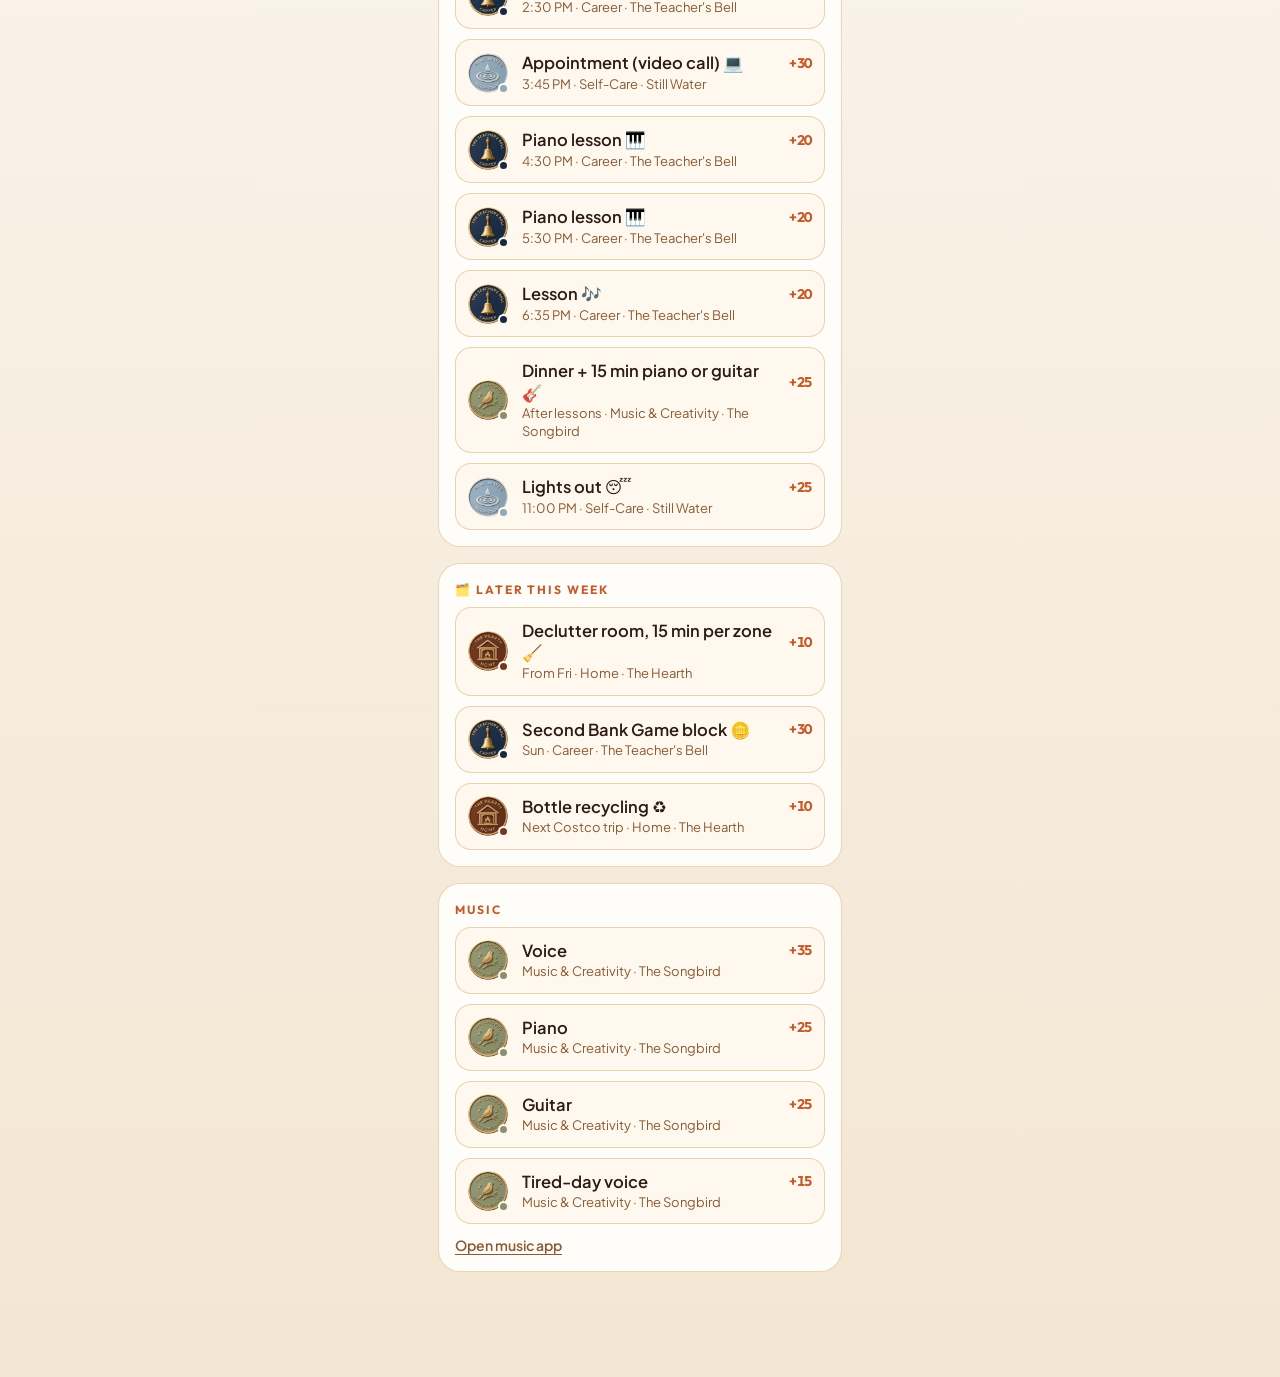
==== commit 97e42b4c: "Keep custom task names on the device and load sync on Today. Strip those labels before upload, sign " ====
--- a/index.html
+++ b/index.html
@@ -36,6 +36,7 @@
 <input id="importFile" type="file" accept="application/json,.json" hidden>
 <script src="bank/songbird.js"></script>
 <script src="bank/logic.js"></script>
+<script src="bank/sync.js"></script>
 <script src="bank/coins.js"></script>
 <script src="bank/browser.js" data-tasks="bank/tasks.json"></script>
 <script src="bank/app.js" data-plan="plan.json" data-week="week.json" data-asset="bank/"></script>
--- a/bank/app.css
+++ b/bank/app.css
@@ -109,6 +109,7 @@
   padding: 18px 16px 16px;
   margin: 0 0 16px;
 }
+.syncbox .hint { margin-top: 8px; }
 .kicker {
   margin: 0 0 8px;
   font-family: var(--head);
@@ -199,6 +200,7 @@
   border-color: var(--gold);
   box-shadow: inset 3px 0 0 var(--gold);
 }
+.task.full .tag { color: var(--accent); font-weight: 600; }
 .task .tag { grid-column: 1; font-size: 13px; color: var(--muted-2); line-height: 1.35; }
 .task.has-art { grid-template-columns: 44px 1fr auto; }
 .task.has-art .miniwrap { grid-row: 1 / span 2; align-self: center; }
